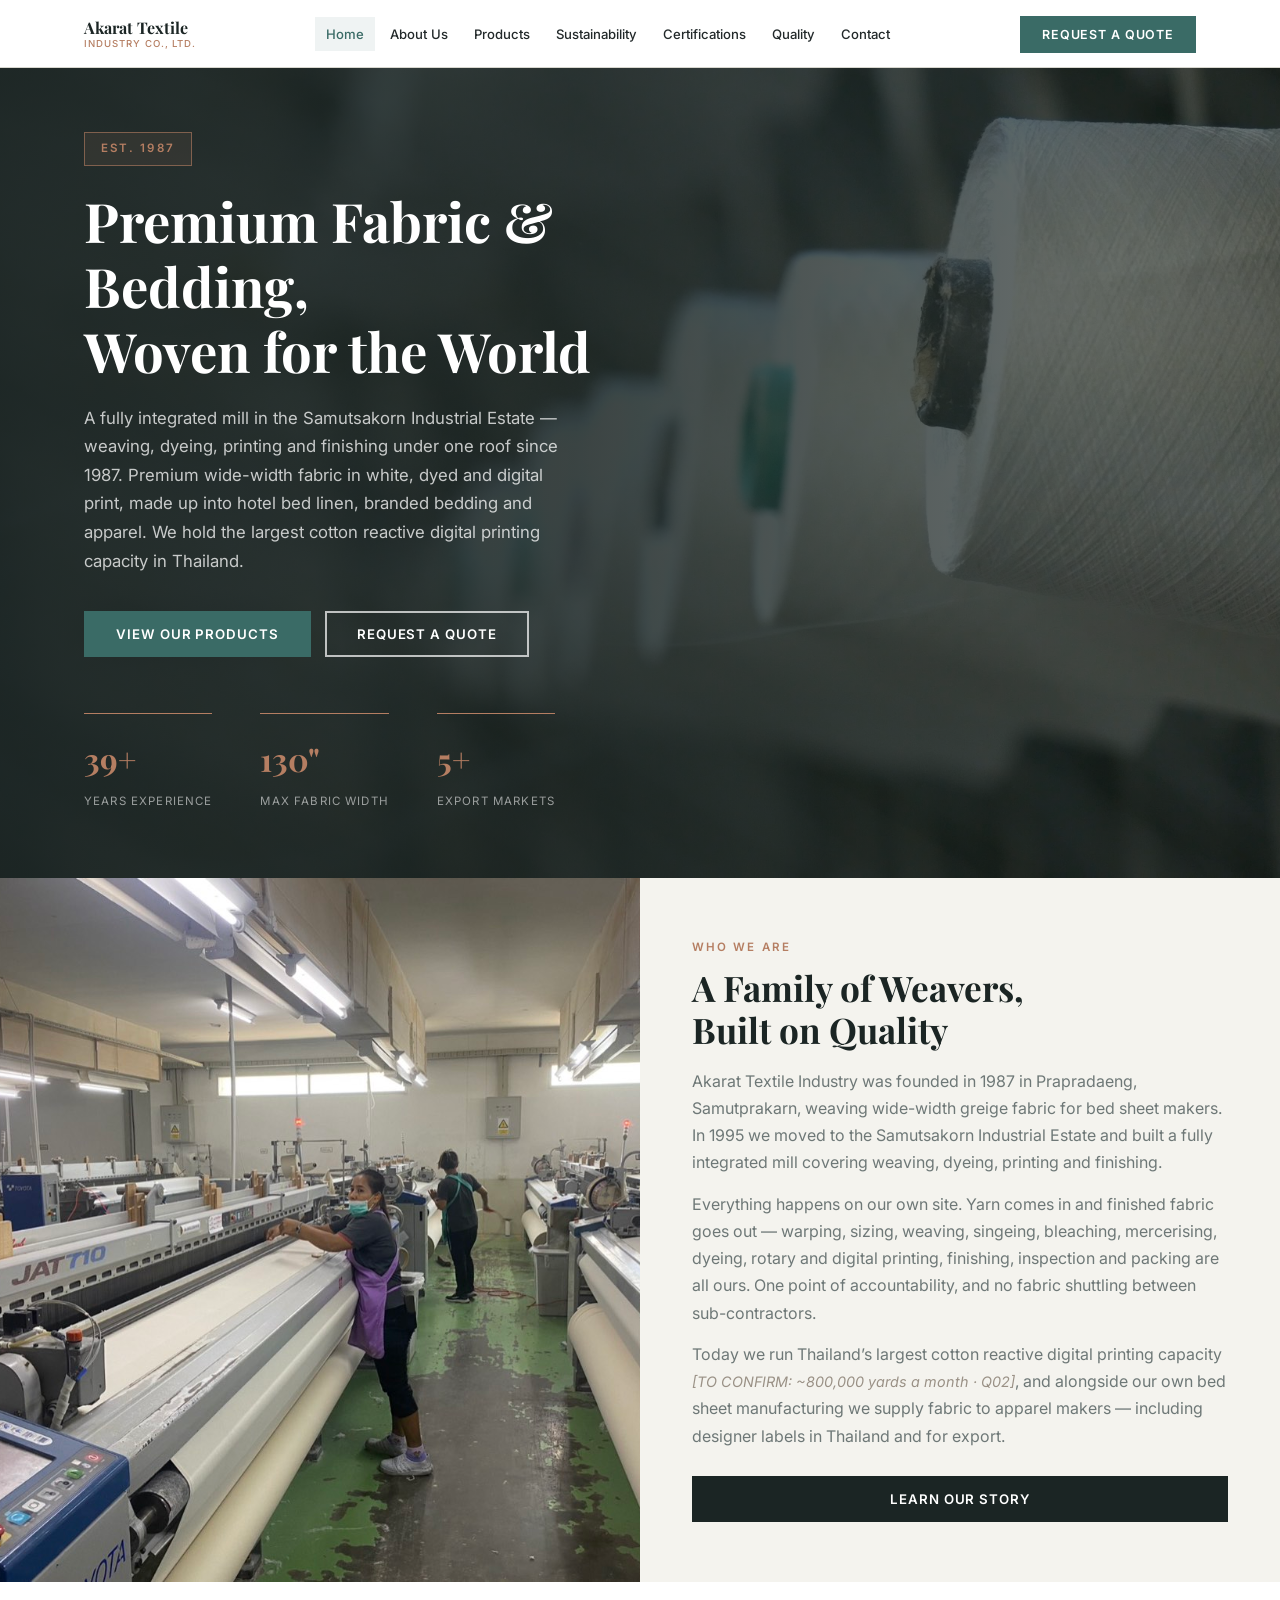
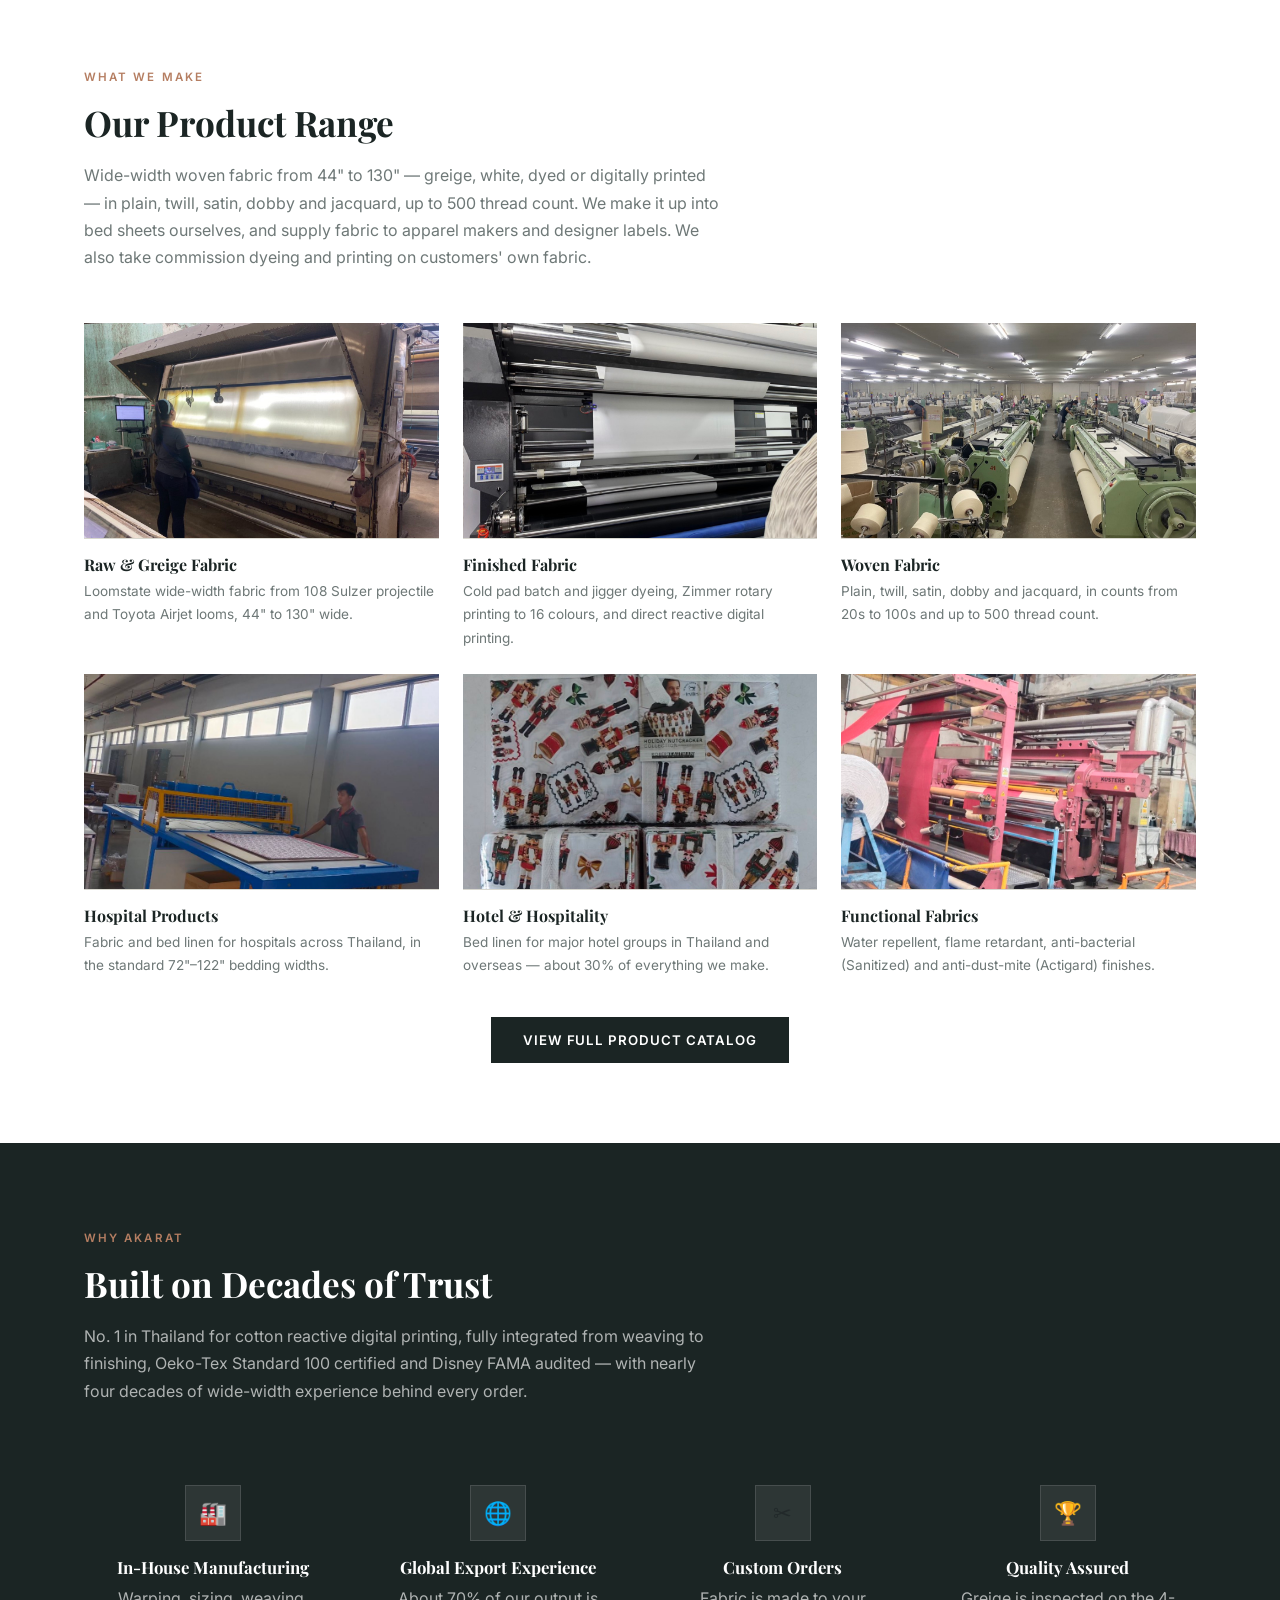
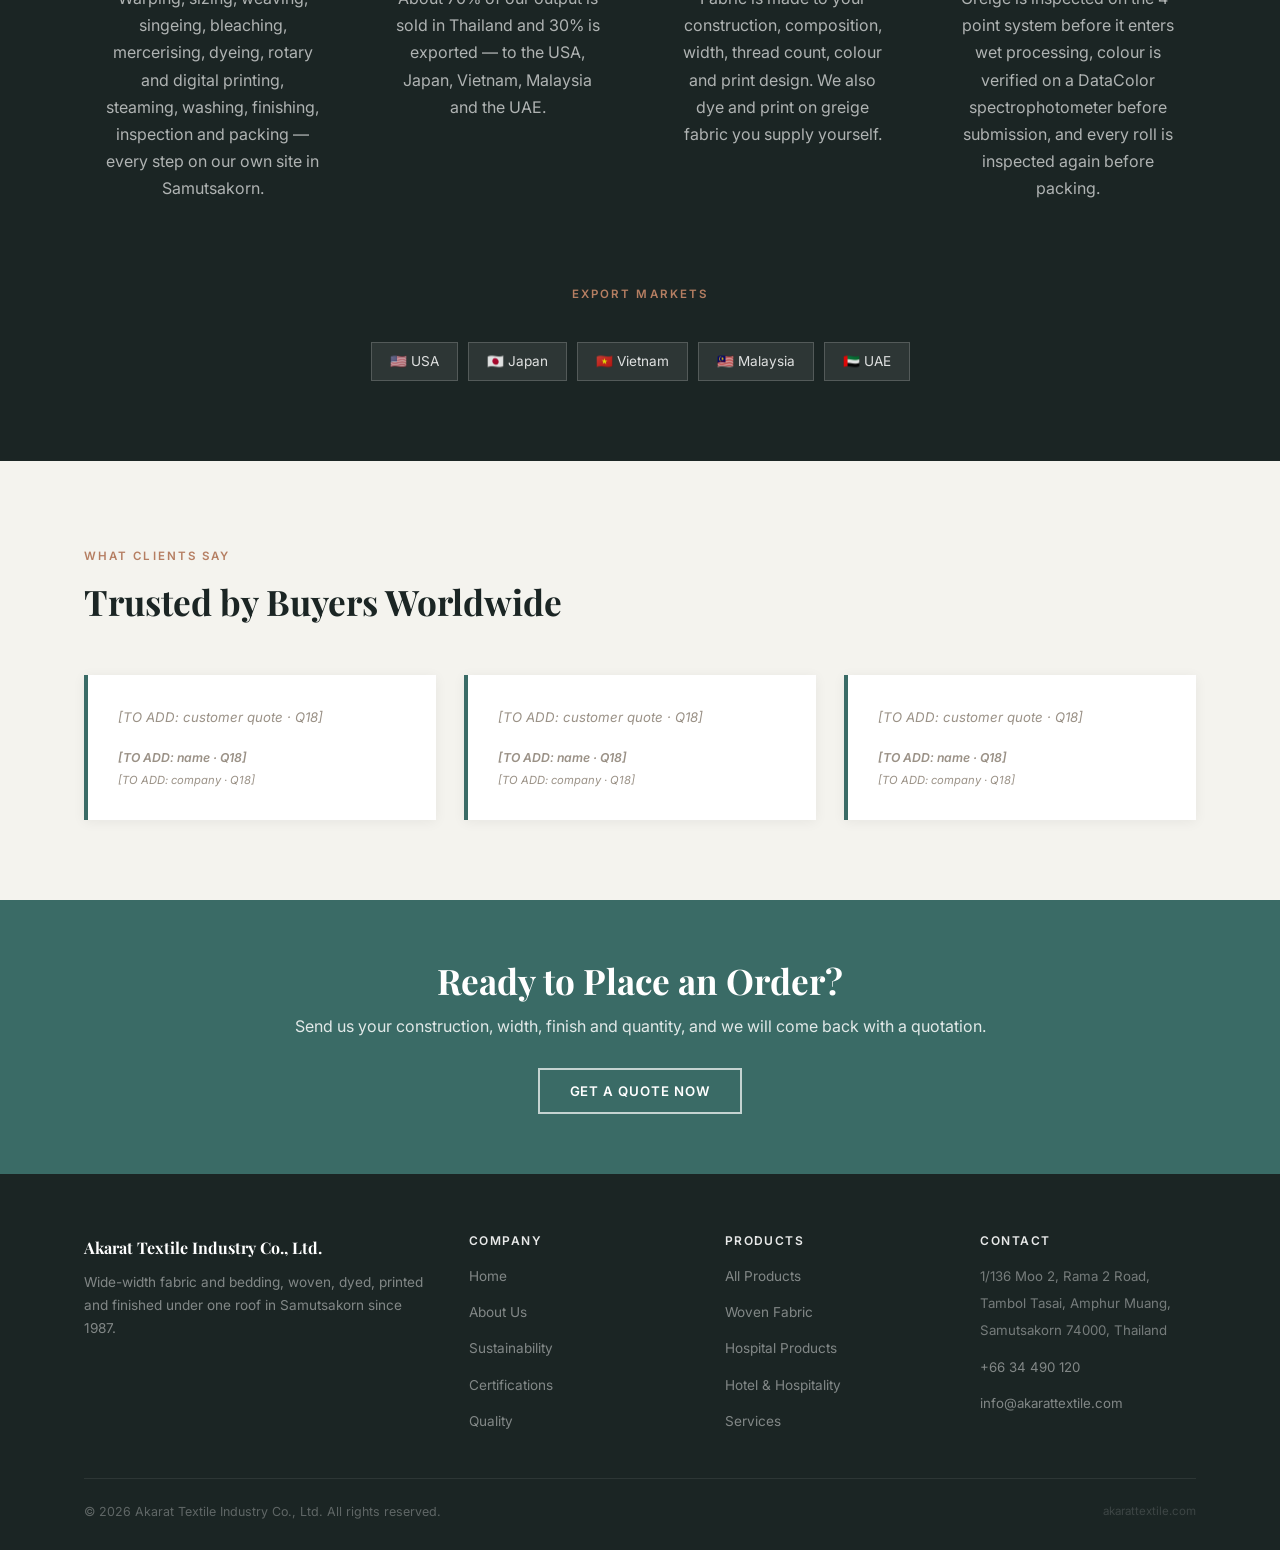
==== index.html @ 56d201b3 "Add digital printing leadership, apparel and designer-brand copy - Hero, About strip and About page:" ====
<!DOCTYPE html>
<html lang="en">
<head>
<meta charset="UTF-8">
<meta name="viewport" content="width=device-width, initial-scale=1.0">
<title>Akarat Textile Industry Co., Ltd. — Wide-Width Fabric &amp; Bedding Manufacturer, Thailand</title>
<meta name="description" content="Thailand&#39;s largest cotton reactive digital printing capacity. Fully integrated mill in Samutsakorn — weaving, dyeing, rotary and digital printing and finishing of wide-width fabric up to 130&quot; for hotel bedding, hospital linen and shirting. Established 1987.">
<link rel="canonical" href="https://www.akarattextile.com/">

<meta property="og:type" content="website">
<meta property="og:site_name" content="Akarat Textile Industry Co., Ltd.">
<meta property="og:title" content="Akarat Textile Industry Co., Ltd. — Wide-Width Fabric &amp; Bedding Manufacturer, Thailand">
<meta property="og:description" content="Thailand&#39;s largest cotton reactive digital printing capacity. Fully integrated mill in Samutsakorn — weaving, dyeing, rotary and digital printing and finishing of wide-width fabric up to 130&quot; for hotel bedding, hospital linen and shirting. Established 1987.">
<meta property="og:url" content="https://www.akarattextile.com/">
<meta property="og:image" content="https://www.akarattextile.com/images/site/weaving-hall-2.jpg">
<meta name="twitter:card" content="summary_large_image">

<link rel="icon" href="assets/favicon.svg" type="image/svg+xml">
<link rel="apple-touch-icon" href="assets/favicon.svg">

<link rel="preconnect" href="https://fonts.googleapis.com">
<link rel="preconnect" href="https://fonts.gstatic.com" crossorigin>
<link href="https://fonts.googleapis.com/css2?family=Playfair+Display:ital,wght@0,400;0,600;0,700;1,400&family=Inter:wght@300;400;500;600&display=swap" rel="stylesheet">
<link rel="stylesheet" href="assets/styles.css?v=20261118">
</head>
<body>

<nav class="site-nav">
  <div class="wrap nav-inner">

    <button class="nav-logo" onclick="navigate('home')" style="background:none;border:none;text-align:left;">
      <strong>Akarat Textile</strong>
      <span>Industry Co., Ltd.</span>
    </button>

    <div class="nav-links">
      <a href="index.html" class="nav-link active" data-page="home"
         data-en="Home" data-th="หน้าหลัก">Home</a>
      <a href="about.html" class="nav-link" data-page="about"
         data-en="About Us" data-th="เกี่ยวกับเรา">About Us</a>
      <a href="products.html" class="nav-link" data-page="products"
         data-en="Products" data-th="ผลิตภัณฑ์">Products</a>
      <a href="sustainability.html" class="nav-link" data-page="sustainability"
         data-en="Sustainability" data-th="ความยั่งยืน">Sustainability</a>
      <a href="certifications.html" class="nav-link" data-page="certifications"
         data-en="Certifications" data-th="การรับรอง">Certifications</a>
      <a href="quality.html" class="nav-link" data-page="quality"
         data-en="Quality" data-th="คุณภาพ">Quality</a>
      <a href="contact.html" class="nav-link" data-page="contact"
         data-en="Contact" data-th="ติดต่อเรา">Contact</a>
    </div>

    <div class="nav-right">
      <!-- Thai toggle hidden until Thai copy is written - see PRE-LAUNCH.md
      <button class="lang-btn" id="lang-btn" onclick="toggleLang()">ภาษาไทย</button> -->
      <button class="btn btn-accent btn-sm" onclick="navigate('contact')"
              data-en="Request a Quote" data-th="ขอใบเสนอราคา">Request a Quote</button>
      <button class="hamburger" id="hamburger" onclick="toggleMobile()" aria-label="Menu">
        <span></span><span></span><span></span>
      </button>
    </div>

  </div>
</nav>

<!-- Mobile menu -->
<div class="mobile-menu" id="mobile-menu">
  <a href="index.html" class="nav-link active" data-page="home" data-en="Home" data-th="หน้าหลัก">Home</a>
  <a href="about.html" class="nav-link" data-page="about" data-en="About Us" data-th="เกี่ยวกับเรา">About Us</a>
  <a href="products.html" class="nav-link" data-page="products" data-en="Products" data-th="ผลิตภัณฑ์">Products</a>
  <a href="sustainability.html" class="nav-link" data-page="sustainability" data-en="Sustainability" data-th="ความยั่งยืน">Sustainability</a>
  <a href="certifications.html" class="nav-link" data-page="certifications" data-en="Certifications" data-th="การรับรอง">Certifications</a>
  <a href="quality.html" class="nav-link" data-page="quality" data-en="Quality" data-th="คุณภาพ">Quality</a>
  <a href="contact.html" class="nav-link" data-page="contact" data-en="Contact" data-th="ติดต่อเรา">Contact</a>
  <button class="btn btn-accent" onclick="navigate('contact')" data-en="Request a Quote" data-th="ขอใบเสนอราคา">Request a Quote</button>
</div>

<!-- Thai notice hidden until Thai copy is written -->

<!-- Hero -->
  <section class="hero">
    <div class="wrap" style="width:100%">
      <div class="hero-content">
        <div class="hero-badge" data-en="Est. 1987" data-th="ก่อตั้ง [ปี]">Est. 1987</div>
        <h1 data-en="Premium Fabric &amp; Bedding,<br>Woven for the World" data-th="ผ้าและเครื่องนอนคุณภาพพรีเมียม">
          Premium Fabric &amp; Bedding,<br>Woven for the World
        </h1>
        <p data-en="A fully integrated mill in the Samutsakorn Industrial Estate — weaving, dyeing, printing and finishing under one roof since 1987. Premium wide-width fabric in white, dyed and digital print, made up into hotel bed linen, branded bedding and apparel. We hold the largest cotton reactive digital printing capacity in Thailand."
           data-th="[ภาษาไทย: กรุณาเพิ่มข้อความแนะนำบริษัท]">
          A fully integrated mill in the Samutsakorn Industrial Estate — weaving, dyeing, printing and finishing under one roof since 1987. Premium wide-width fabric in white, dyed and digital print, made up into hotel bed linen, branded bedding and apparel. We hold the largest cotton reactive digital printing capacity in Thailand.
        </p>
        <div class="hero-btns">
          <button class="btn btn-accent" onclick="navigate('products')"
                  data-en="View Our Products" data-th="ดูผลิตภัณฑ์">View Our Products</button>
          <button class="btn btn-outline" onclick="navigate('contact')"
                  data-en="Request a Quote" data-th="ขอใบเสนอราคา">Request a Quote</button>
        </div>
        <div class="hero-stats">
          <div>
            <span class="stat-num" id="stat-years">0</span>
            <span class="stat-lbl" data-en="Years Experience" data-th="ปีประสบการณ์">Years Experience</span>
          </div>
          <div>
            <span class="stat-num">130"</span>
            <span class="stat-lbl" data-en="Max Fabric Width" data-th="ความกว้างผ้าสูงสุด">Max Fabric Width</span>
          </div>
          <div>
            <span class="stat-num" id="stat-markets">0</span>
            <span class="stat-lbl" data-en="Export Markets" data-th="ตลาดส่งออก">Export Markets</span>
          </div>
        </div>
      </div>
    </div>
  </section>

  <!-- About Teaser -->
  <div class="about-strip">
    <div class="ph-img strip-img" style="background-image:url('images/site/weaving-hall-3.jpg');background-size:cover;background-position:center; min-height:400px;"></div>
    <div class="strip-body">
      <span class="eyebrow" data-en="Who We Are" data-th="เราคือใคร">Who We Are</span>
      <h2 data-en="A Family of Weavers,<br>Built on Quality" data-th="[ภาษาไทย]">
        A Family of Weavers,<br>Built on Quality
      </h2>
      <p>Akarat Textile Industry was founded in 1987 in Prapradaeng, Samutprakarn, weaving wide-width greige fabric for bed sheet makers. In 1995 we moved to the Samutsakorn Industrial Estate and built a fully integrated mill covering weaving, dyeing, printing and finishing.</p>
      <p>Everything happens on our own site. Yarn comes in and finished fabric goes out — warping, sizing, weaving, singeing, bleaching, mercerising, dyeing, rotary and digital printing, finishing, inspection and packing are all ours. One point of accountability, and no fabric shuttling between sub-contractors.</p>
      <p>Today we run Thailand&rsquo;s largest cotton reactive digital printing capacity <span class="to-add">[TO CONFIRM: ~800,000 yards a month &middot; Q02]</span>, and alongside our own bed sheet manufacturing we supply fabric to apparel makers — including designer labels in Thailand and for export.</p>
      <button class="btn btn-dark" onclick="navigate('about')" style="margin-top:12px;"
              data-en="Learn Our Story" data-th="เรียนรู้เรื่องของเรา">Learn Our Story</button>
    </div>
  </div>

  <!-- Featured Products -->
  <section class="section">
    <div class="wrap">
      <div class="sec-header">
        <span class="eyebrow" data-en="What We Make" data-th="สิ่งที่เราผลิต">What We Make</span>
        <h2 data-en="Our Product Range" data-th="ผลิตภัณฑ์ของเรา">Our Product Range</h2>
        <p>Wide-width woven fabric from 44&quot; to 130&quot; — greige, white, dyed or digitally printed — in plain, twill, satin, dobby and jacquard, up to 500 thread count. We make it up into bed sheets ourselves, and supply fabric to apparel makers and designer labels. We also take commission dyeing and printing on customers' own fabric.</p>
      </div>
      <div class="grid-auto">
        <div class="prod-card">
          <div class="ph-img prod-card-img" style="background-image:url('images/site/greige-inspection-4point-1.jpg');background-size:cover;background-position:center;"></div>
          <div class="prod-card-body">
            <h3>Raw &amp; Greige Fabric</h3>
            <p>Loomstate wide-width fabric from 108 Sulzer projectile and Toyota Airjet looms, 44&quot; to 130&quot; wide.</p>
          </div>
        </div>
        <div class="prod-card">
          <div class="ph-img prod-card-img" style="background-image:url('images/site/digital-printing-1.jpg');background-size:cover;background-position:center;"></div>
          <div class="prod-card-body">
            <h3>Finished Fabric</h3>
            <p>Cold pad batch and jigger dyeing, Zimmer rotary printing to 16 colours, and direct reactive digital printing.</p>
          </div>
        </div>
        <div class="prod-card">
          <div class="ph-img prod-card-img" style="background-image:url('images/site/weaving-hall-2.jpg');background-size:cover;background-position:center;"></div>
          <div class="prod-card-body">
            <h3>Woven Fabric</h3>
            <p>Plain, twill, satin, dobby and jacquard, in counts from 20s to 100s and up to 500 thread count.</p>
          </div>
        </div>
        <div class="prod-card">
          <div class="ph-img prod-card-img" style="background-image:url('images/site/finished-fabric-2.jpg');background-size:cover;background-position:center;"></div>
          <div class="prod-card-body">
            <h3>Hospital Products</h3>
            <p>Fabric and bed linen for hospitals across Thailand, in the standard 72&quot;–122&quot; bedding widths.</p>
          </div>
        </div>
        <div class="prod-card">
          <div class="ph-img prod-card-img" style="background-image:url('images/site/finished-product-1.jpg');background-size:cover;background-position:center;"></div>
          <div class="prod-card-body">
            <h3>Hotel &amp; Hospitality</h3>
            <p>Bed linen for major hotel groups in Thailand and overseas — about 30% of everything we make.</p>
          </div>
        </div>
        <div class="prod-card">
          <div class="ph-img prod-card-img" style="background-image:url('images/site/calendering-kusters.jpg');background-size:cover;background-position:center;"></div>
          <div class="prod-card-body">
            <h3>Functional Fabrics</h3>
            <p>Water repellent, flame retardant, anti-bacterial (Sanitized) and anti-dust-mite (Actigard) finishes.</p>
          </div>
        </div>
      </div>
      <div style="text-align:center;margin-top:40px;">
        <button class="btn btn-dark" onclick="navigate('products')"
                data-en="View Full Product Catalog" data-th="ดูแคตาล็อกผลิตภัณฑ์">View Full Product Catalog</button>
      </div>
    </div>
  </section>

  <!-- Why Choose Us -->
  <section class="section sec-dark">
    <div class="wrap">
      <div class="sec-header">
        <span class="eyebrow" data-en="Why Akarat" data-th="ทำไมต้องอคาราต">Why Akarat</span>
        <h2 data-en="Built on Decades of Trust" data-th="[ภาษาไทย]">Built on Decades of Trust</h2>
        <p>No. 1 in Thailand for cotton reactive digital printing, fully integrated from weaving to finishing, Oeko-Tex Standard 100 certified and Disney FAMA audited — with nearly four decades of wide-width experience behind every order.</p>
      </div>
      <div class="grid-4">
        <div class="feature-box">
          <div class="feat-icon">🏭</div>
          <h3 data-en="In-House Manufacturing" data-th="การผลิตในบ้าน">In-House Manufacturing</h3>
          <p>Warping, sizing, weaving, singeing, bleaching, mercerising, dyeing, rotary and digital printing, steaming, washing, finishing, inspection and packing — every step on our own site in Samutsakorn.</p>
        </div>
        <div class="feature-box">
          <div class="feat-icon">🌐</div>
          <h3 data-en="Global Export Experience" data-th="ประสบการณ์ส่งออกสากล">Global Export Experience</h3>
          <p>About 70% of our output is sold in Thailand and 30% is exported — to the USA, Japan, Vietnam, Malaysia and the UAE.</p>
        </div>
        <div class="feature-box">
          <div class="feat-icon">✂️</div>
          <h3 data-en="Custom Orders" data-th="สั่งทำพิเศษ">Custom Orders</h3>
          <p>Fabric is made to your construction, composition, width, thread count, colour and print design. We also dye and print on greige fabric you supply yourself.</p>
        </div>
        <div class="feature-box">
          <div class="feat-icon">🏆</div>
          <h3 data-en="Quality Assured" data-th="รับประกันคุณภาพ">Quality Assured</h3>
          <p>Greige is inspected on the 4-point system before it enters wet processing, colour is verified on a DataColor spectrophotometer before submission, and every roll is inspected again before packing.</p>
        </div>
      </div>
      <div style="text-align:center;margin-top:48px;">
        <span class="eyebrow" data-en="Export Markets" data-th="ตลาดส่งออก">Export Markets</span>
        <div class="market-tags">
          <span class="market-tag">🇺🇸 USA</span>
          <span class="market-tag">🇯🇵 Japan</span>
          <span class="market-tag">🇻🇳 Vietnam</span>
          <span class="market-tag">🇲🇾 Malaysia</span>
          <span class="market-tag">🇦🇪 UAE</span>
        </div>
      </div>
    </div>
  </section>

  <!-- Testimonials -->
  <section class="section sec-light">
    <div class="wrap">
      <div class="sec-header">
        <span class="eyebrow" data-en="What Clients Say" data-th="ลูกค้าพูดว่า">What Clients Say</span>
        <h2 data-en="Trusted by Buyers Worldwide" data-th="[ภาษาไทย]">Trusted by Buyers Worldwide</h2>
      </div>
      <div class="grid-3">
        <div class="testi-card">
          <p class="testi-text"><span class="to-add">[TO ADD: customer quote · Q18]</span></p>
          <div class="testi-name"><span class="to-add">[TO ADD: name · Q18]</span></div>
          <div class="testi-co"><span class="to-add">[TO ADD: company · Q18]</span></div>
        </div>
        <div class="testi-card">
          <p class="testi-text"><span class="to-add">[TO ADD: customer quote · Q18]</span></p>
          <div class="testi-name"><span class="to-add">[TO ADD: name · Q18]</span></div>
          <div class="testi-co"><span class="to-add">[TO ADD: company · Q18]</span></div>
        </div>
        <div class="testi-card">
          <p class="testi-text"><span class="to-add">[TO ADD: customer quote · Q18]</span></p>
          <div class="testi-name"><span class="to-add">[TO ADD: name · Q18]</span></div>
          <div class="testi-co"><span class="to-add">[TO ADD: company · Q18]</span></div>
        </div>
      </div>
    </div>
  </section>

  <!-- CTA -->
  <section class="cta-banner">
    <div class="wrap">
      <h2 data-en="Ready to Place an Order?" data-th="พร้อมสั่งซื้อแล้วหรือยัง?">Ready to Place an Order?</h2>
      <p>Send us your construction, width, finish and quantity, and we will come back with a quotation.</p>
      <button class="btn btn-outline" onclick="navigate('contact')"
              data-en="Get a Quote Now" data-th="รับใบเสนอราคาตอนนี้">Get a Quote Now</button>
    </div>
  </section>


<footer class="site-footer">
  <div class="wrap">
    <div class="footer-grid">
      <div class="footer-brand">
        <div class="footer-brand-name">Akarat Textile Industry Co., Ltd.</div>
        <p>Wide-width fabric and bedding, woven, dyed, printed and finished under one roof in Samutsakorn since 1987.</p>
      </div>
      <div class="footer-col">
        <h4 data-en="Company" data-th="บริษัท">Company</h4>
        <ul>
          <li><a href="index.html" data-en="Home" data-th="หน้าหลัก">Home</a></li>
          <li><a href="about.html" data-en="About Us" data-th="เกี่ยวกับเรา">About Us</a></li>
          <li><a href="sustainability.html" data-en="Sustainability" data-th="ความยั่งยืน">Sustainability</a></li>
          <li><a href="certifications.html" data-en="Certifications" data-th="การรับรอง">Certifications</a></li>
          <li><a href="quality.html" data-en="Quality" data-th="คุณภาพ">Quality</a></li>
        </ul>
      </div>
      <div class="footer-col">
        <h4 data-en="Products" data-th="ผลิตภัณฑ์">Products</h4>
        <ul>
          <li><a href="products.html" data-en="All Products" data-th="ผลิตภัณฑ์ทั้งหมด">All Products</a></li>
          <li><a href="products.html" data-en="Woven Fabric" data-th="ผ้าทอ">Woven Fabric</a></li>
          <li><a href="products.html" data-en="Hospital Products" data-th="ผลิตภัณฑ์โรงพยาบาล">Hospital Products</a></li>
          <li><a href="products.html" data-en="Hotel &amp; Hospitality" data-th="โรงแรมและการบริการ">Hotel &amp; Hospitality</a></li>
          <li><a href="products.html" data-en="Services" data-th="บริการ">Services</a></li>
        </ul>
      </div>
      <div class="footer-col">
        <h4 data-en="Contact" data-th="ติดต่อ">Contact</h4>
        <ul>
          <li><span style="color:rgba(255,255,255,.4);font-size:.83rem;">1/136 Moo 2, Rama 2 Road, Tambol Tasai, Amphur Muang, Samutsakorn 74000, Thailand</span></li>
          <li><a href="tel:+6634490120" style="font-size:.83rem;">+66 34 490 120</a></li>
          <li><a href="mailto:info@akarattextile.com" style="font-size:.83rem;">info@akarattextile.com</a></li>
        </ul>
      </div>
    </div>
    <div class="footer-bottom">
      <span>© <span id="yr"></span> Akarat Textile Industry Co., Ltd. All rights reserved.</span>
      <span style="font-size:.72rem;opacity:.5;">akarattextile.com</span>
    </div>
  </div>
</footer>

<script src="assets/site.js?v=20261118"></script>
</body>
</html>
---- assets/styles.css ----
/* ================================================================
   VARIABLES & RESET
   ================================================================ */
:root {
  /* Palette sampled from a photograph of the Akarat building.
     Slate with a green-cyan cast, warm off-white render, clay fins. */
  --primary:   #1B2524;   /* near-black slate */
  --slate:     #2E3E3D;   /* lifted slate, for gradients */
  --accent:    #3A6B66;   /* glass teal */
  --accent-h:  #2C5450;
  --light:     #F4F3EE;   /* warm paper */
  --light2:    #E8E7E0;
  --white:     #ffffff;
  --text:      #22292A;
  --muted:     #6E7877;
  --border:    #D8D7CF;
  --gold:      #B57E62;   /* clay — the building's fins */
  --fh:        'Playfair Display', Georgia, serif;
  --fb:        'Inter', system-ui, sans-serif;
  --nav-h:     68px;
  --max:       1160px;
  --radius:    0;      /* squared geometry */
  --shadow:    0 2px 16px rgba(27,37,36,.10);
  --tr:        0.2s ease;
}
*, *::before, *::after { box-sizing: border-box; margin: 0; padding: 0; }
html { scroll-behavior: smooth; }
body { font-family: var(--fb); font-size: 16px; color: var(--text); background: var(--white); line-height: 1.7; -webkit-font-smoothing: antialiased; }
img { max-width: 100%; display: block; }
a { color: inherit; text-decoration: none; }
ul, ol { list-style: none; }
button { font-family: inherit; cursor: pointer; border: none; background: none; }
input, select, textarea { font-family: inherit; }

/* ================================================================
   TYPOGRAPHY
   ================================================================ */
h1,h2,h3,h4,h5 { font-family: var(--fh); line-height: 1.2; color: var(--primary); }
h1 { font-size: clamp(2rem, 4.5vw, 3rem); }
h2 { font-size: clamp(1.5rem, 3vw, 2.2rem); }
h3 { font-size: 1.3rem; }
h4 { font-size: 1rem; font-family: var(--fb); font-weight: 600; }
p  { color: var(--muted); margin-bottom: .9rem; }
p:last-child { margin-bottom: 0; }

.eyebrow {
  display: inline-block;
  font-size: .72rem;
  font-weight: 600;
  letter-spacing: .18em;
  text-transform: uppercase;
  color: var(--gold);
  margin-bottom: .6rem;
}

/* ================================================================
   LAYOUT
   ================================================================ */
.wrap { max-width: var(--max); margin: 0 auto; padding: 0 24px; }
.section { padding: 80px 0; }
.sec-light { background: var(--light); }
.sec-dark  { background: var(--primary); }
.sec-dark h1,.sec-dark h2,.sec-dark h3,.sec-dark h4 { color: var(--white); }
.sec-dark p { color: rgba(255,255,255,.65); }
.sec-header { text-align: left; max-width: 640px; margin: 0 0 52px; }
/* Breathing room under a section heading before its standfirst. */
.sec-header h2 { margin-bottom: 18px; }
.sec-header .eyebrow { margin-bottom: .9rem; }

.grid-2 { display: grid; grid-template-columns: 1fr 1fr; gap: 56px; align-items: center; }
.grid-3 { display: grid; grid-template-columns: repeat(3,1fr); gap: 28px; }
.grid-4 { display: grid; grid-template-columns: repeat(4,1fr); gap: 28px; }
.grid-auto { display: grid; grid-template-columns: repeat(auto-fill, minmax(280px,1fr)); gap: 24px; }

/* ================================================================
   BUTTONS
   ================================================================ */
.btn {
  display: inline-block;
  padding: 13px 30px;
  font-size: .83rem;
  font-weight: 600;
  letter-spacing: .07em;
  text-transform: uppercase;
  border-radius: var(--radius);
  transition: all var(--tr);
  border: 2px solid transparent;
  cursor: pointer;
}
.btn-accent  { background: var(--accent); color: var(--white); border-color: var(--accent); }
.btn-accent:hover { background: var(--accent-h); border-color: var(--accent-h); }
.btn-outline { background: transparent; color: var(--white); border-color: rgba(255,255,255,.7); }
.btn-outline:hover { background: var(--white); color: var(--primary); border-color: var(--white); }
.btn-dark    { background: var(--primary); color: var(--white); border-color: var(--primary); }
.btn-dark:hover { background: var(--slate); }
.btn-ghost   { background: transparent; color: var(--accent); border-color: var(--accent); }
.btn-ghost:hover { background: var(--accent); color: var(--white); }
.btn-sm { padding: 9px 20px; font-size: .78rem; }

/* ================================================================
   PAGE SWITCHING
   ================================================================ */
.page { display: none; }
.page.active { display: block; animation: fadeUp .28s ease both; }
@keyframes fadeUp {
  from { opacity: 0; transform: translateY(10px); }
  to   { opacity: 1; transform: translateY(0); }
}

/* ================================================================
   NAVIGATION
   ================================================================ */
.site-nav {
  position: sticky; top: 0; z-index: 200;
  background: var(--white);
  border-bottom: 1px solid var(--border);
  height: var(--nav-h);
}
.nav-inner {
  display: flex; align-items: center; justify-content: space-between;
  height: var(--nav-h); gap: 16px;
}
.nav-logo {
  display: flex; flex-direction: column; line-height: 1.15;
  font-family: var(--fh); color: var(--primary);
  white-space: nowrap; flex-shrink: 0;
}
.nav-logo strong { font-size: 1rem; font-weight: 700; }
.nav-logo span   { font-size: .6rem; letter-spacing: .1em; text-transform: uppercase; color: var(--gold); font-family: var(--fb); font-weight: 500; }

.nav-links {
  display: flex; align-items: center; gap: 4px;
  flex: 1; justify-content: center;
}
.nav-links a {
  padding: 6px 11px;
  font-size: .82rem; font-weight: 500;
  color: var(--text); border-radius: var(--radius);
  transition: color var(--tr), background var(--tr);
  white-space: nowrap;
}
.nav-links a:hover { color: var(--accent); }
.nav-links a.active { color: var(--accent); background: rgba(58,107,102,.08); }

.nav-right { display: flex; align-items: center; gap: 10px; flex-shrink: 0; }

.lang-btn {
  font-size: .76rem; font-weight: 600; padding: 6px 12px;
  border: 1px solid var(--border); border-radius: 0;
  color: var(--text); transition: all var(--tr);
}
.lang-btn:hover { border-color: var(--accent); color: var(--accent); }

/* mobile hamburger */
.hamburger {
  display: none; flex-direction: column; gap: 5px;
  padding: 4px; cursor: pointer;
}
.hamburger span {
  display: block; width: 22px; height: 2px;
  background: var(--primary); border-radius: 2px;
  transition: all var(--tr);
}
.hamburger.open span:nth-child(1) { transform: translateY(7px) rotate(45deg); }
.hamburger.open span:nth-child(2) { opacity: 0; }
.hamburger.open span:nth-child(3) { transform: translateY(-7px) rotate(-45deg); }

.mobile-menu {
  display: none; position: fixed; top: var(--nav-h); left: 0; right: 0;
  background: var(--white); border-bottom: 1px solid var(--border);
  padding: 16px 24px; z-index: 199;
  flex-direction: column; gap: 4px;
}
.mobile-menu.open { display: flex; }
.mobile-menu a {
  padding: 10px 8px; font-size: .9rem; font-weight: 500;
  border-radius: var(--radius); color: var(--text);
}
.mobile-menu a:hover, .mobile-menu a.active { color: var(--accent); background: rgba(58,107,102,.07); }
.mobile-menu .btn { margin-top: 8px; text-align: center; }

/* Thai language notice */
.lang-notice {
  display: none;
  background: #F2EDE7; border-top: 3px solid var(--gold);
  padding: 10px 24px; text-align: center;
  font-size: .82rem; color: #6B4A38;
}
body.lang-th .lang-notice { display: block; }

/* ================================================================
   HERO
   ================================================================ */
.hero {
  min-height: 90vh;
  background: var(--primary) url('../images/site/hero-yarn-cones.jpg') center/cover no-repeat;
  display: flex; align-items: center;
  position: relative; overflow: hidden;
}
/* Scrim: heavy on the left where the copy sits, opening up on the right
   so the yarn cones still read. Without it the headline turns to mush. */
.hero::after {
  content: '';
  position: absolute; inset: 0;
  background: linear-gradient(90deg,
    rgba(27,37,36,.94) 0%, rgba(27,37,36,.86) 45%, rgba(27,37,36,.60) 100%);
  pointer-events: none;
}
.hero-content { position: relative; z-index: 2; max-width: 640px; padding: 64px 0; }
.hero-badge {
  display: inline-block;
  border: 1px solid rgba(181,126,98,.6);
  background: rgba(181,126,98,.1);
  color: var(--gold); font-size: .72rem;
  letter-spacing: .18em; text-transform: uppercase;
  padding: 6px 16px; border-radius: var(--radius);
  font-weight: 600; margin-bottom: 22px;
}
.hero h1 { color: var(--white); margin-bottom: 20px; font-size: clamp(2.2rem,5vw,3.4rem); }
.hero p  { color: rgba(255,255,255,.75); font-size: 1.05rem; max-width: 500px; margin-bottom: 36px; }
.hero-btns { display: flex; gap: 14px; flex-wrap: wrap; }
.hero-stats { display: flex; gap: 48px; margin-top: 56px; }
.hero-stats > div { border-top: 1px solid var(--gold); padding-top: 18px; min-width: 104px; }
.stat-num {
  display: block; font-family: var(--fh); font-size: 2rem;
  font-weight: 700; color: var(--gold);
}
.stat-lbl {
  font-size: .72rem; letter-spacing: .1em; text-transform: uppercase;
  color: rgba(255,255,255,.55);
}

/* ================================================================
   PAGE HERO (interior pages)
   ================================================================ */
.page-hero {
  background: linear-gradient(118deg, var(--primary) 0%, var(--slate) 100%);
  padding: 72px 0 58px; text-align: left;
}
.page-hero h1 { color: var(--white); margin-bottom: 18px; }
.page-hero p  { color: rgba(255,255,255,.65); font-size: 1.05rem; max-width: 580px; margin: 0; }

/* ================================================================
   ABOUT STRIP (homepage teaser)
   ================================================================ */
.about-strip { display: grid; grid-template-columns: 1fr 1fr; min-height: 440px; }
.strip-img { min-height: 360px; }
.strip-body { background: var(--light); padding: 60px 52px; display: flex; flex-direction: column; justify-content: center; }
.strip-body h2 { margin-bottom: 16px; }

/* ================================================================
   PRODUCT CARDS (homepage preview)
   ================================================================ */
.prod-card {
  background: transparent; border: none; overflow: hidden;
  transition: transform var(--tr);
}
.prod-card:hover { transform: translateY(-3px); }
.prod-card-img { height: 215px; width: 100%; }
.prod-card-body { padding: 16px 0 0; border-top: 1px solid var(--border); }
.prod-card-body h3 { font-size: 1rem; margin-bottom: 6px; }
.prod-card-body p  { font-size: .85rem; }

/* ================================================================
   FEATURES GRID
   ================================================================ */
.feature-box { text-align: center; padding: 28px 20px; }
.feat-icon {
  width: 56px; height: 56px; border-radius: 0;
  background: rgba(255,255,255,.08);
  display: flex; align-items: center; justify-content: center;
  font-size: 1.4rem; margin: 0 auto 16px;
  border: 1px solid rgba(255,255,255,.12);
}
.feature-box h3 { font-size: 1.05rem; color: var(--white); margin-bottom: 8px; }

/* ================================================================
   MARKETS
   ================================================================ */
.market-tags { display: flex; flex-wrap: wrap; gap: 10px; justify-content: center; margin-top: 28px; }
.market-tag {
  background: rgba(255,255,255,.08);
  border: 1px solid rgba(255,255,255,.18);
  color: rgba(255,255,255,.85); padding: 7px 18px;
  border-radius: 0; font-size: .85rem;
}

/* ================================================================
   TESTIMONIALS
   ================================================================ */
.testi-card {
  background: var(--white); border-radius: var(--radius);
  padding: 30px; border-left: 4px solid var(--accent);
  box-shadow: 0 2px 12px rgba(0,0,0,.06);
}
.testi-text { font-style: italic; color: var(--text); font-size: .92rem; margin-bottom: 16px; }
.testi-name { font-weight: 600; font-size: .85rem; color: var(--primary); }
.testi-co   { font-size: .78rem; color: var(--muted); }

/* ================================================================
   CTA BANNER
   ================================================================ */
.cta-banner { background: var(--accent); padding: 60px 0; text-align: center; }
.cta-banner h2 { color: var(--white); margin-bottom: 10px; }
.cta-banner p  { color: rgba(255,255,255,.85); margin-bottom: 28px; }

/* ================================================================
   PRODUCTS PAGE
   ================================================================ */
.filter-bar { display: flex; gap: 10px; flex-wrap: wrap; margin-bottom: 48px; }
.filter-btn {
  padding: 8px 18px; font-size: .8rem; font-weight: 500;
  border: 1px solid var(--border); border-radius: 0;
  color: var(--text); transition: all var(--tr);
}
.filter-btn:hover, .filter-btn.active {
  background: var(--primary); color: var(--white); border-color: var(--primary);
}

.prod-section { padding: 52px 0; border-bottom: 1px solid var(--border); }
.prod-section:last-child { border-bottom: none; }
.prod-detail { display: grid; grid-template-columns: 1fr 1fr; gap: 52px; align-items: start; }
.prod-detail.reverse .prod-detail-img { order: 2; }
.prod-detail.reverse .prod-detail-body { order: 1; }
.prod-detail-img { border-radius: var(--radius); overflow: hidden; }

.spec-table { width: 100%; border-collapse: collapse; margin-top: 18px; font-size: .84rem; }
.spec-table th, .spec-table td {
  padding: 9px 13px; text-align: left;
  border-bottom: 1px solid var(--border);
}
.spec-table th {
  background: var(--light); font-weight: 600;
  color: var(--primary); font-size: .75rem;
  text-transform: uppercase; letter-spacing: .06em;
}
.spec-table tr:last-child td { border-bottom: none; }

.prod-tags { display: flex; flex-wrap: wrap; gap: 6px; margin-top: 16px; }
.prod-tag {
  background: var(--light); color: var(--primary);
  font-size: .72rem; padding: 4px 12px;
  border-radius: 0; border: 1px solid var(--border);
}

.service-badge {
  display: inline-block;
  background: rgba(58,107,102,.12); color: var(--accent);
  font-size: .72rem; font-weight: 600; letter-spacing: .1em;
  text-transform: uppercase; padding: 4px 12px; border-radius: 0;
  border: 1px solid rgba(58,107,102,.3); margin-bottom: 12px;
}

/* ================================================================
   ABOUT PAGE
   ================================================================ */
.stat-box {
  background: var(--light); border-radius: var(--radius);
  padding: 24px; text-align: center;
}
.stat-box .n { font-family: var(--fh); font-size: 2rem; color: var(--accent); font-weight: 700; }
.stat-box .l { font-size: .75rem; text-transform: uppercase; letter-spacing: .08em; color: var(--muted); margin-top: 4px; }

.value-card {
  background: var(--white); border-radius: var(--radius);
  padding: 32px 26px; border-top: 4px solid var(--accent);
  box-shadow: 0 2px 12px rgba(0,0,0,.05);
}
.value-card h3 { margin-bottom: 12px; font-size: 1.1rem; }

/* ================================================================
   SUSTAINABILITY / CERTS / QUALITY
   ================================================================ */
.principle-card {
  display: flex; gap: 20px; align-items: flex-start;
  padding: 28px; background: var(--white);
  border-radius: var(--radius); box-shadow: 0 2px 12px rgba(0,0,0,.05);
}
.principle-icon {
  width: 48px; height: 48px; border-radius: 0;
  background: rgba(58,107,102,.1); border: 1px solid rgba(58,107,102,.2);
  display: flex; align-items: center; justify-content: center;
  font-size: 1.2rem; flex-shrink: 0;
}
.principle-card h4 { margin-bottom: 6px; }

.cert-card {
  background: var(--white); border: 1px solid var(--border);
  border-radius: var(--radius); padding: 32px 24px; text-align: center;
  transition: box-shadow var(--tr);
}
.cert-card:hover { box-shadow: var(--shadow); }
.cert-icon {
  width: 72px; height: 72px; border-radius: 0;
  background: var(--light2); display: flex; align-items: center;
  justify-content: center; font-size: 2rem; margin: 0 auto 16px;
}
.cert-card h3 { font-size: 1rem; margin-bottom: 8px; }

.process-step {
  display: flex; gap: 20px; align-items: flex-start; margin-bottom: 32px;
}
.step-num {
  width: 44px; height: 44px; border-radius: 0;
  background: var(--accent); color: var(--white);
  font-family: var(--fh); font-size: 1.1rem; font-weight: 700;
  display: flex; align-items: center; justify-content: center; flex-shrink: 0;
}
.process-step h4 { margin-bottom: 6px; }

/* ================================================================
   CONTACT PAGE
   ================================================================ */
.contact-grid { display: grid; grid-template-columns: 1fr 1.4fr; gap: 64px; align-items: start; }
.contact-detail { display: flex; gap: 14px; align-items: flex-start; margin-bottom: 22px; }
.cd-icon {
  width: 38px; height: 38px; background: var(--light);
  border-radius: 0; display: flex; align-items: center;
  justify-content: center; font-size: .95rem; flex-shrink: 0;
}
.cd-label { font-weight: 600; font-size: .82rem; display: block; margin-bottom: 3px; }
.cd-val { font-size: .85rem; color: var(--muted); }

.form-group { margin-bottom: 18px; }
.form-group label { display: block; font-size: .83rem; font-weight: 500; margin-bottom: 6px; }
.form-group input,
.form-group select,
.form-group textarea {
  width: 100%; padding: 11px 14px;
  border: 1px solid var(--border); border-radius: var(--radius);
  font-size: .9rem; color: var(--text);
  transition: border-color var(--tr);
}
.form-group input:focus,
.form-group select:focus,
.form-group textarea:focus { outline: none; border-color: var(--accent); }
.form-group textarea { resize: vertical; min-height: 110px; }
.form-row { display: grid; grid-template-columns: 1fr 1fr; gap: 16px; }

.form-success {
  display: none; background: #e8f5e9; border: 1px solid #a5d6a7;
  border-radius: var(--radius); padding: 16px 20px;
  color: #2e7d32; font-size: .9rem; margin-bottom: 20px; text-align: center;
}
.form-success.show { display: block; }

.map-placeholder {
  background: var(--light2); border-radius: var(--radius);
  height: 200px; display: flex; align-items: center;
  justify-content: center; color: var(--muted);
  font-size: .82rem; text-align: center; padding: 20px;
  border: 1px dashed var(--border); margin-top: 24px;
}

.quote-divider {
  border-top: 2px solid var(--border); margin-top: 48px; padding-top: 40px;
}

/* ================================================================
   FOOTER
   ================================================================ */
.site-footer { background: var(--primary); padding: 60px 0 28px; }
.footer-grid { display: grid; grid-template-columns: 1.6fr 1fr 1fr 1fr; gap: 40px; margin-bottom: 44px; }
.footer-brand-name { font-family: var(--fh); font-size: 1rem; color: var(--white); font-weight: 700; margin-bottom: 10px; }
.footer-brand p { font-size: .85rem; color: rgba(255,255,255,.45); }
.footer-col h4 {
  font-family: var(--fb); font-size: .75rem; font-weight: 600;
  letter-spacing: .12em; text-transform: uppercase;
  color: rgba(255,255,255,.9); margin-bottom: 14px;
}
.footer-col ul { display: flex; flex-direction: column; gap: 9px; }
.footer-col ul a { font-size: .85rem; color: rgba(255,255,255,.45); transition: color var(--tr); }
.footer-col ul a:hover { color: var(--accent); }
.footer-bottom {
  border-top: 1px solid rgba(255,255,255,.08); padding-top: 22px;
  display: flex; justify-content: space-between; align-items: center;
  font-size: .78rem; color: rgba(255,255,255,.3);
}

/* ================================================================
   PLACEHOLDER STYLES (remove in production)
   ================================================================ */
.ph-img {
  display: flex; align-items: center; justify-content: center;
  text-align: center; padding: 20px;
  font-size: .78rem; color: rgba(0,0,0,.35); line-height: 1.5;
}
.to-add { color:#9a9186; font-style:italic; font-size:.9em; }
.ph-text {
  background: #fffbf0; border: 1px dashed #d4b060;
  border-radius: var(--radius); padding: 10px 14px;
  font-size: .8rem; color: #9a7430; font-style: italic;
  margin-bottom: 14px;
}

/* ================================================================
   SCROLL-TO-TOP
   ================================================================ */
#back-top {
  position: fixed; bottom: 28px; right: 28px; z-index: 300;
  width: 42px; height: 42px; border-radius: 0;
  background: var(--primary); color: var(--white);
  display: flex; align-items: center; justify-content: center;
  font-size: 1rem; opacity: 0; pointer-events: none;
  transition: opacity var(--tr), background var(--tr);
  box-shadow: 0 2px 12px rgba(0,0,0,.2);
}
#back-top.show { opacity: 1; pointer-events: all; }
#back-top:hover { background: var(--accent); }

/* ================================================================
   RESPONSIVE
   ================================================================ */
@media (max-width: 960px) {
  /* Narrow screens: the headline crosses the whole frame, so the scrim
     has to stay dark all the way across or the type turns to mush. */
  .hero::after { background: linear-gradient(90deg,
    rgba(27,37,36,.94) 0%, rgba(27,37,36,.90) 55%, rgba(27,37,36,.82) 100%); }
  .nav-links { display: none; }
  .hamburger { display: flex; }
  .nav-right .btn { display: none; }
  .about-strip { grid-template-columns: 1fr; }
  .contact-grid { grid-template-columns: 1fr; }
  .footer-grid { grid-template-columns: 1fr 1fr; }
  .grid-2 { grid-template-columns: 1fr; gap: 32px; }
  .grid-3 { grid-template-columns: 1fr 1fr; }
  .grid-4 { grid-template-columns: 1fr 1fr; }
  .prod-detail { grid-template-columns: 1fr; }
  .prod-detail.reverse .prod-detail-img { order: 0; }
  .prod-detail.reverse .prod-detail-body { order: 0; }
  .hero-stats { gap: 28px; }
}
@media (max-width: 600px) {
  .section { padding: 56px 0; }
  .strip-body { padding: 36px 24px; }
  .grid-3, .grid-4 { grid-template-columns: 1fr; }
  .form-row { grid-template-columns: 1fr; }
  .footer-grid { grid-template-columns: 1fr; }
  .hero-stats { flex-wrap: wrap; gap: 20px; }
}
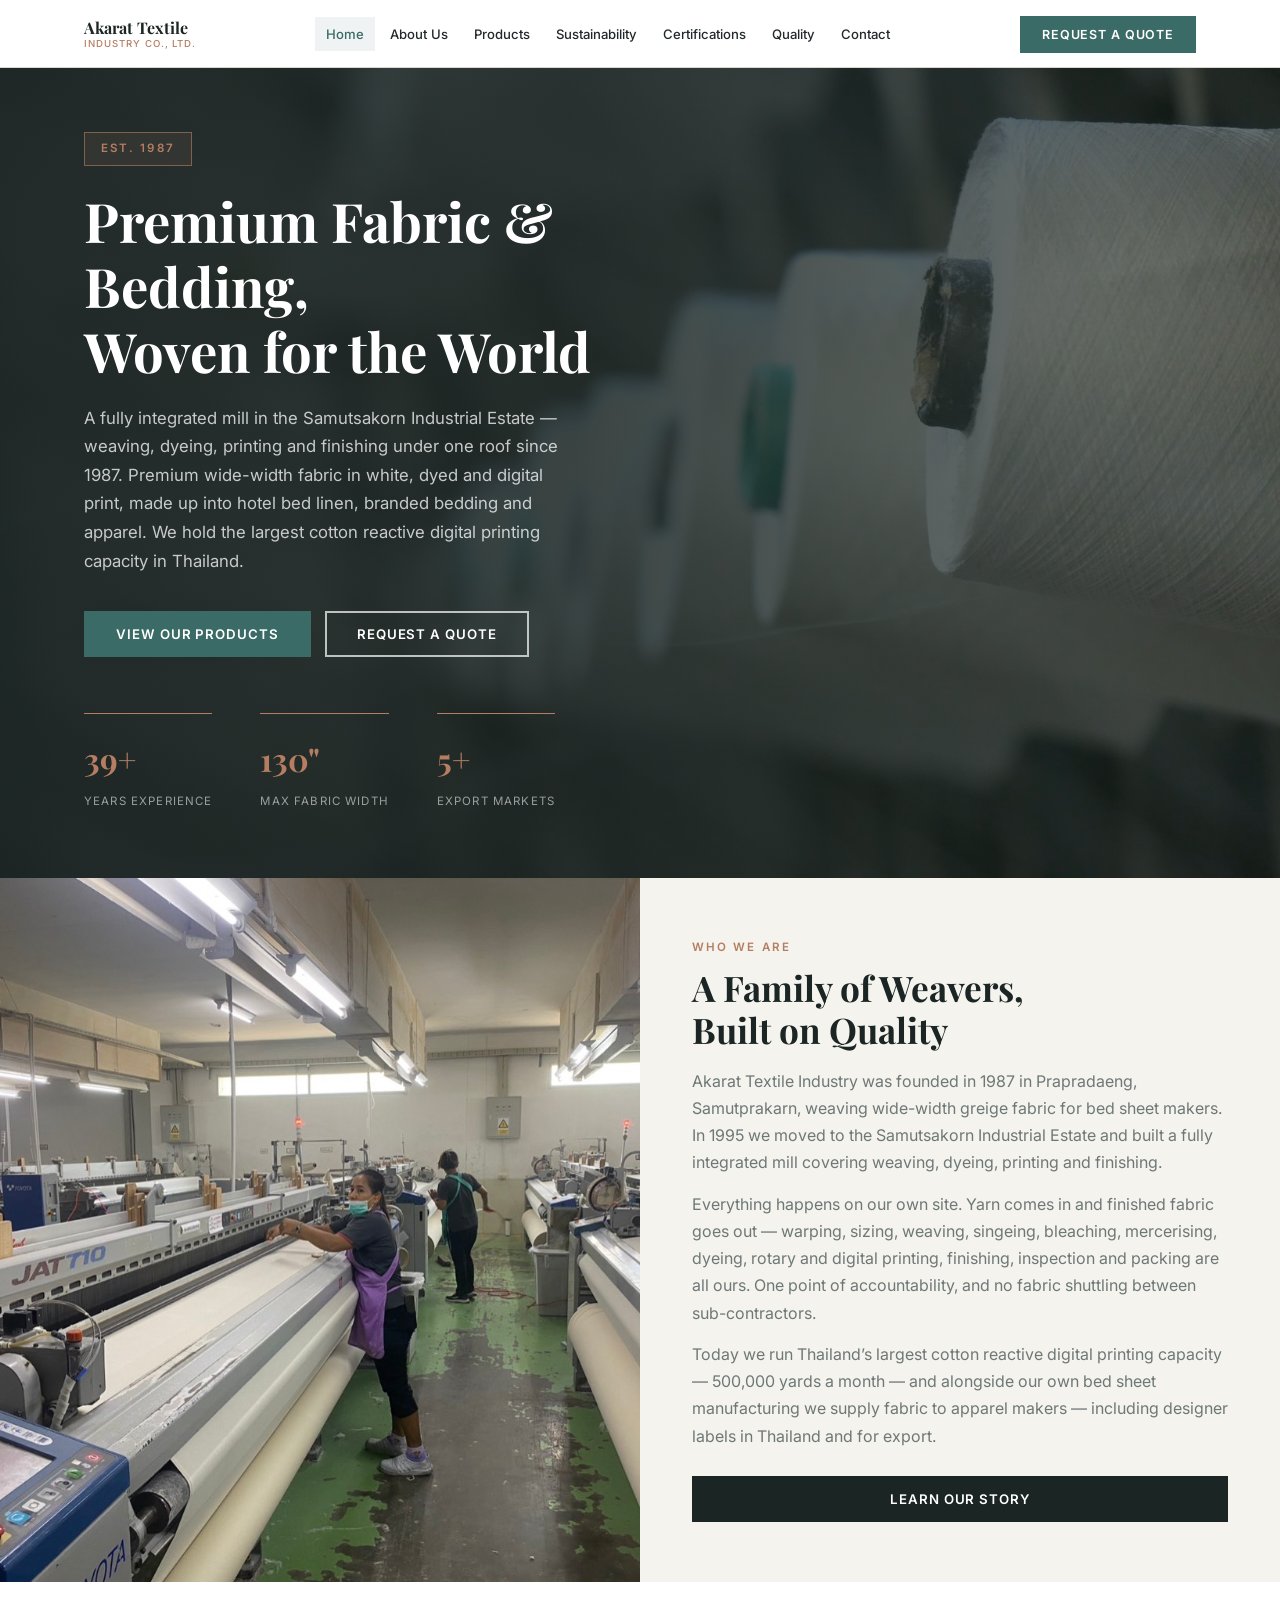
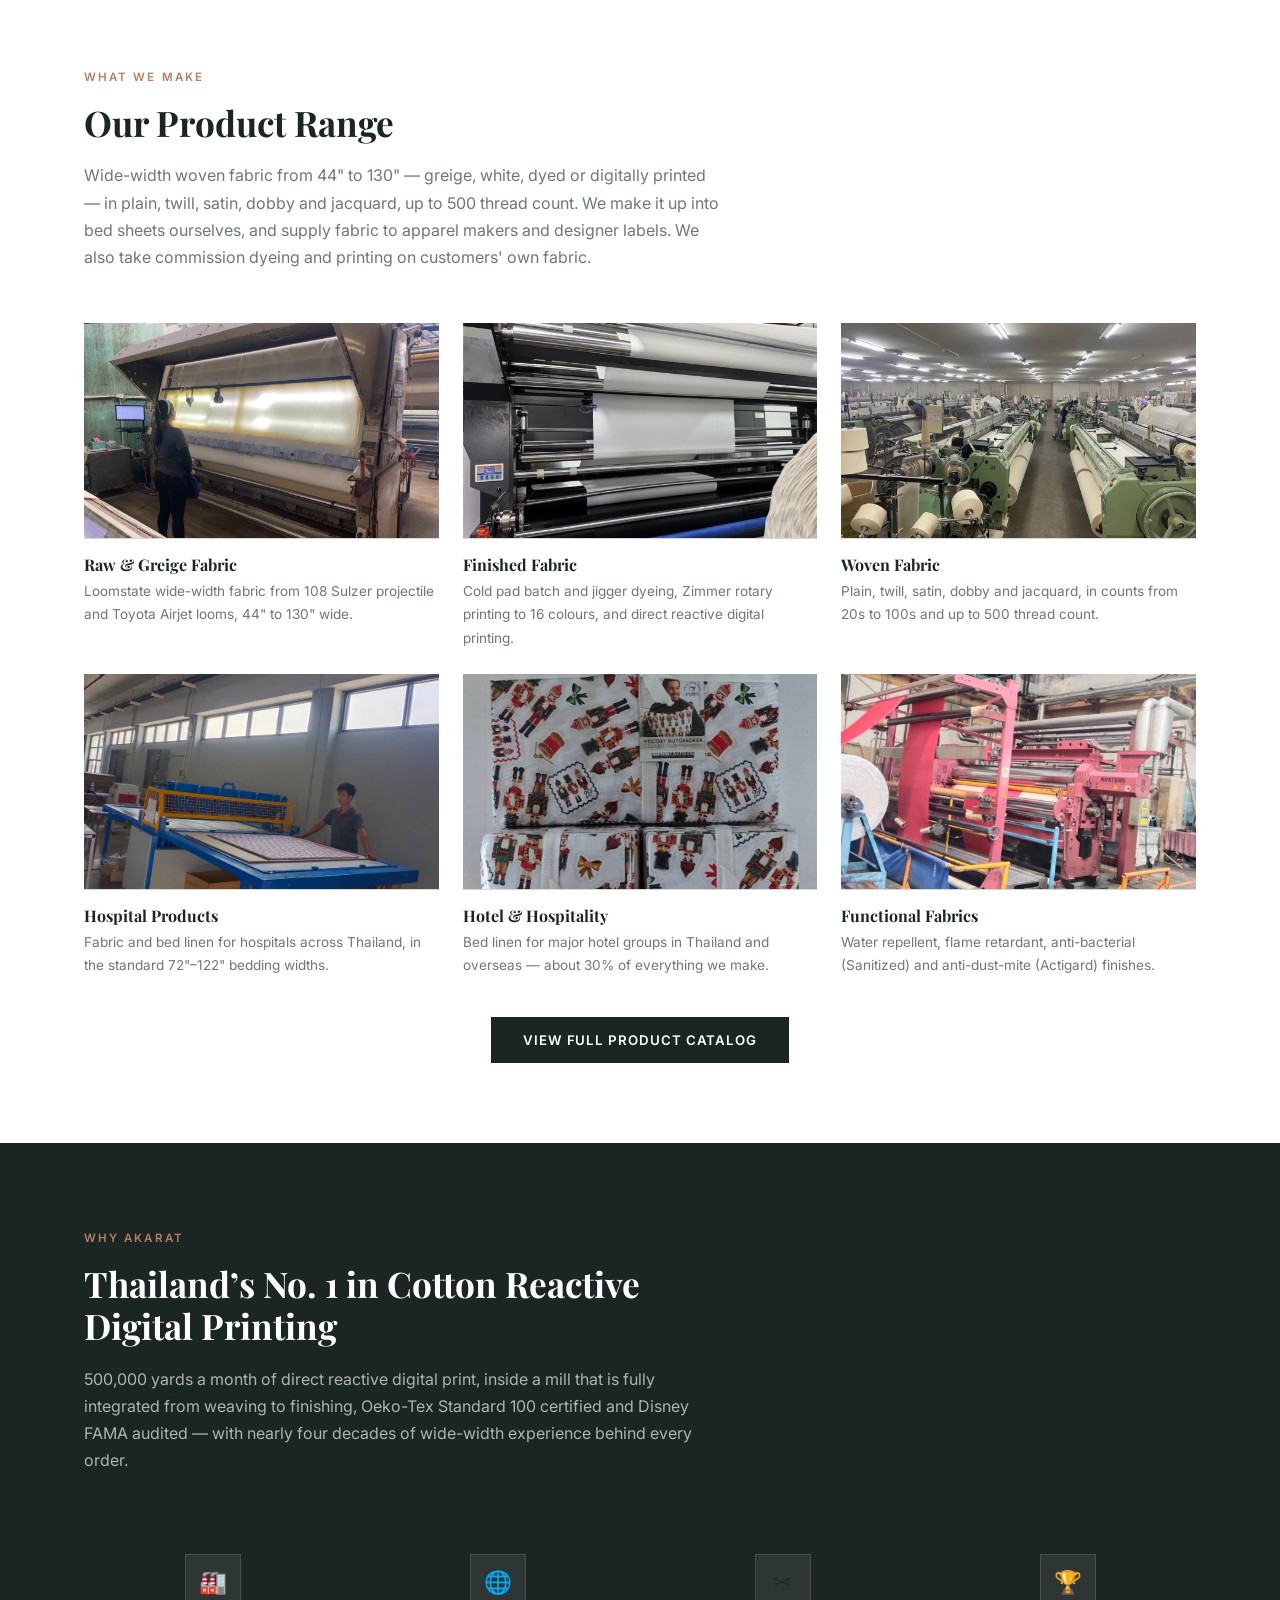
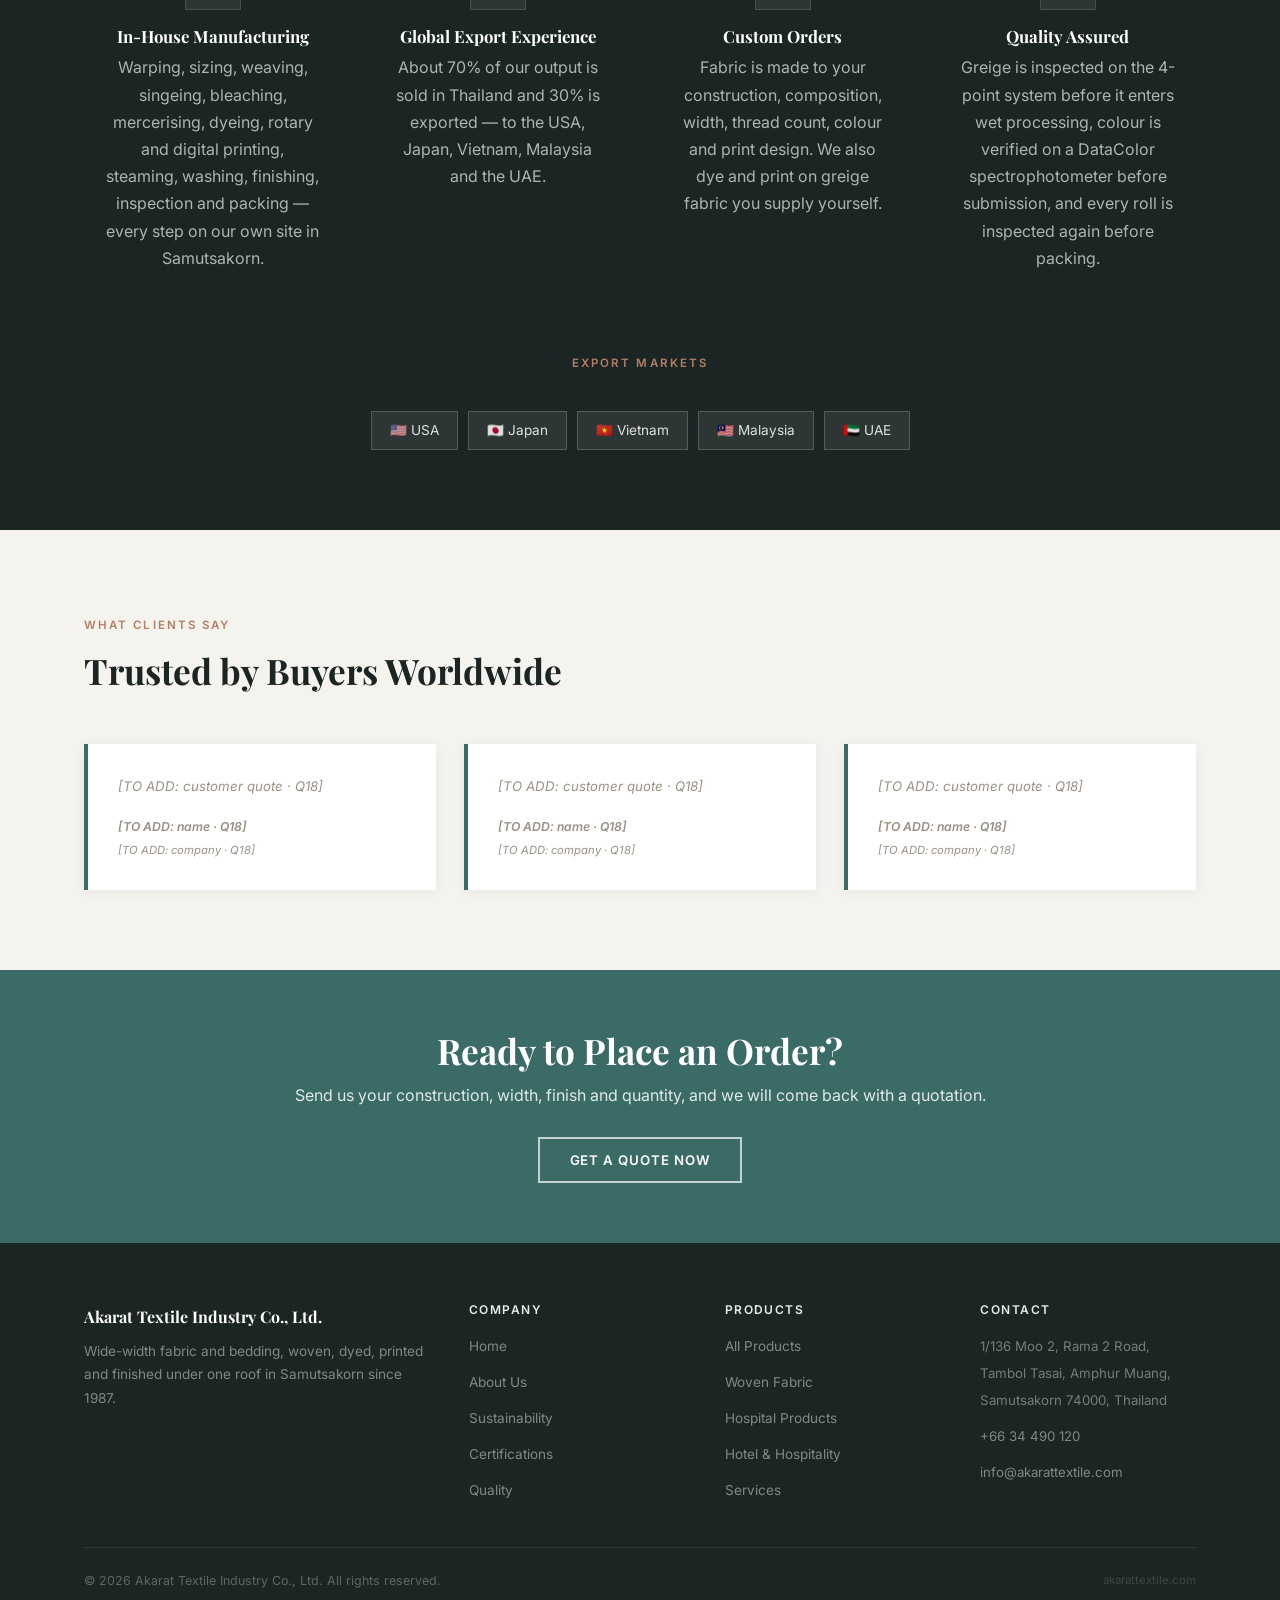
==== commit 36aecc3c: "Add Digital Printing as the first product category; publish the 500,000 yd/month capacity" ====
--- a/index.html
+++ b/index.html
@@ -123,7 +123,7 @@
       </h2>
       <p>Akarat Textile Industry was founded in 1987 in Prapradaeng, Samutprakarn, weaving wide-width greige fabric for bed sheet makers. In 1995 we moved to the Samutsakorn Industrial Estate and built a fully integrated mill covering weaving, dyeing, printing and finishing.</p>
       <p>Everything happens on our own site. Yarn comes in and finished fabric goes out — warping, sizing, weaving, singeing, bleaching, mercerising, dyeing, rotary and digital printing, finishing, inspection and packing are all ours. One point of accountability, and no fabric shuttling between sub-contractors.</p>
-      <p>Today we run Thailand&rsquo;s largest cotton reactive digital printing capacity <span class="to-add">[TO CONFIRM: ~800,000 yards a month &middot; Q02]</span>, and alongside our own bed sheet manufacturing we supply fabric to apparel makers — including designer labels in Thailand and for export.</p>
+      <p>Today we run Thailand&rsquo;s largest cotton reactive digital printing capacity &mdash; 500,000 yards a month &mdash; and alongside our own bed sheet manufacturing we supply fabric to apparel makers — including designer labels in Thailand and for export.</p>
       <button class="btn btn-dark" onclick="navigate('about')" style="margin-top:12px;"
               data-en="Learn Our Story" data-th="เรียนรู้เรื่องของเรา">Learn Our Story</button>
     </div>
@@ -193,8 +193,8 @@
     <div class="wrap">
       <div class="sec-header">
         <span class="eyebrow" data-en="Why Akarat" data-th="ทำไมต้องอคาราต">Why Akarat</span>
-        <h2 data-en="Built on Decades of Trust" data-th="[ภาษาไทย]">Built on Decades of Trust</h2>
-        <p>No. 1 in Thailand for cotton reactive digital printing, fully integrated from weaving to finishing, Oeko-Tex Standard 100 certified and Disney FAMA audited — with nearly four decades of wide-width experience behind every order.</p>
+        <h2 data-en="Thailand&rsquo;s No.&nbsp;1 in Cotton Reactive Digital Printing" data-th="[ภาษาไทย]">Thailand&rsquo;s No.&nbsp;1 in Cotton Reactive Digital Printing</h2>
+        <p>500,000 yards a month of direct reactive digital print, inside a mill that is fully integrated from weaving to finishing, Oeko-Tex Standard 100 certified and Disney FAMA audited — with nearly four decades of wide-width experience behind every order.</p>
       </div>
       <div class="grid-4">
         <div class="feature-box">
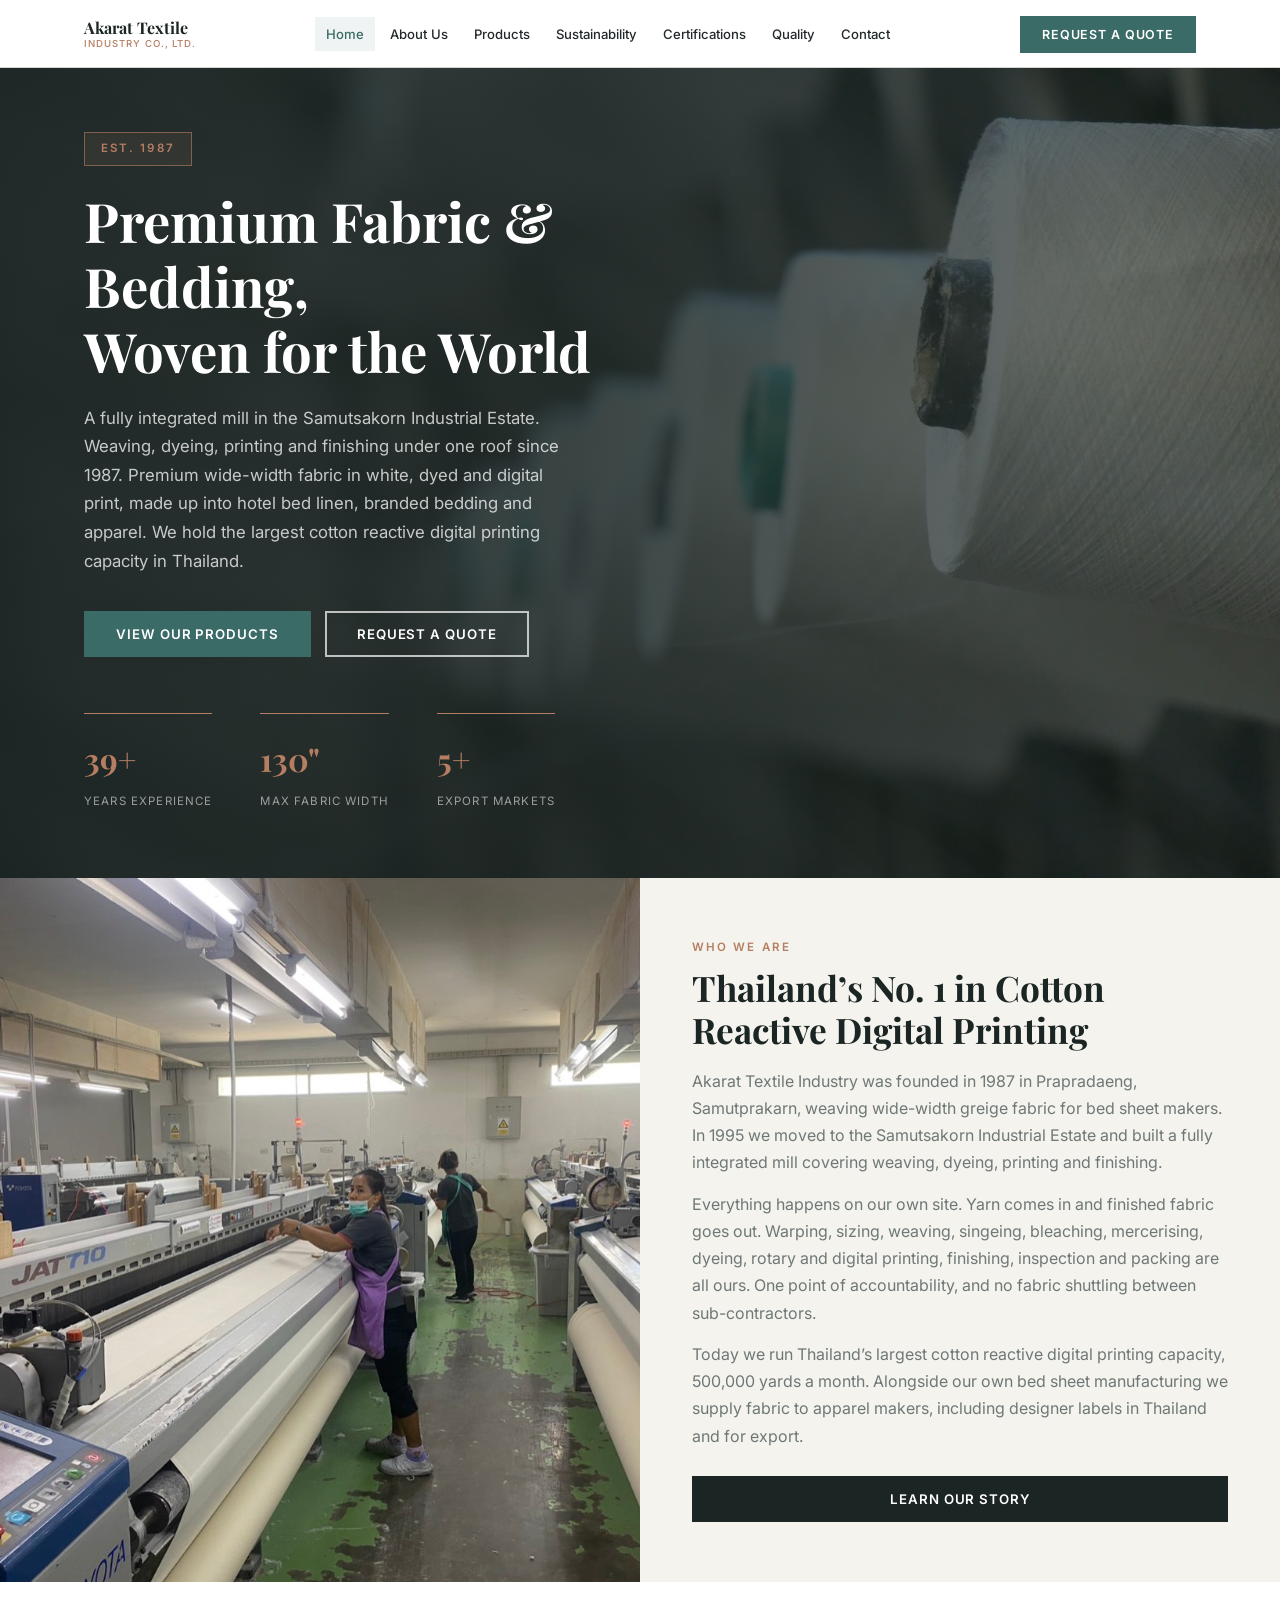
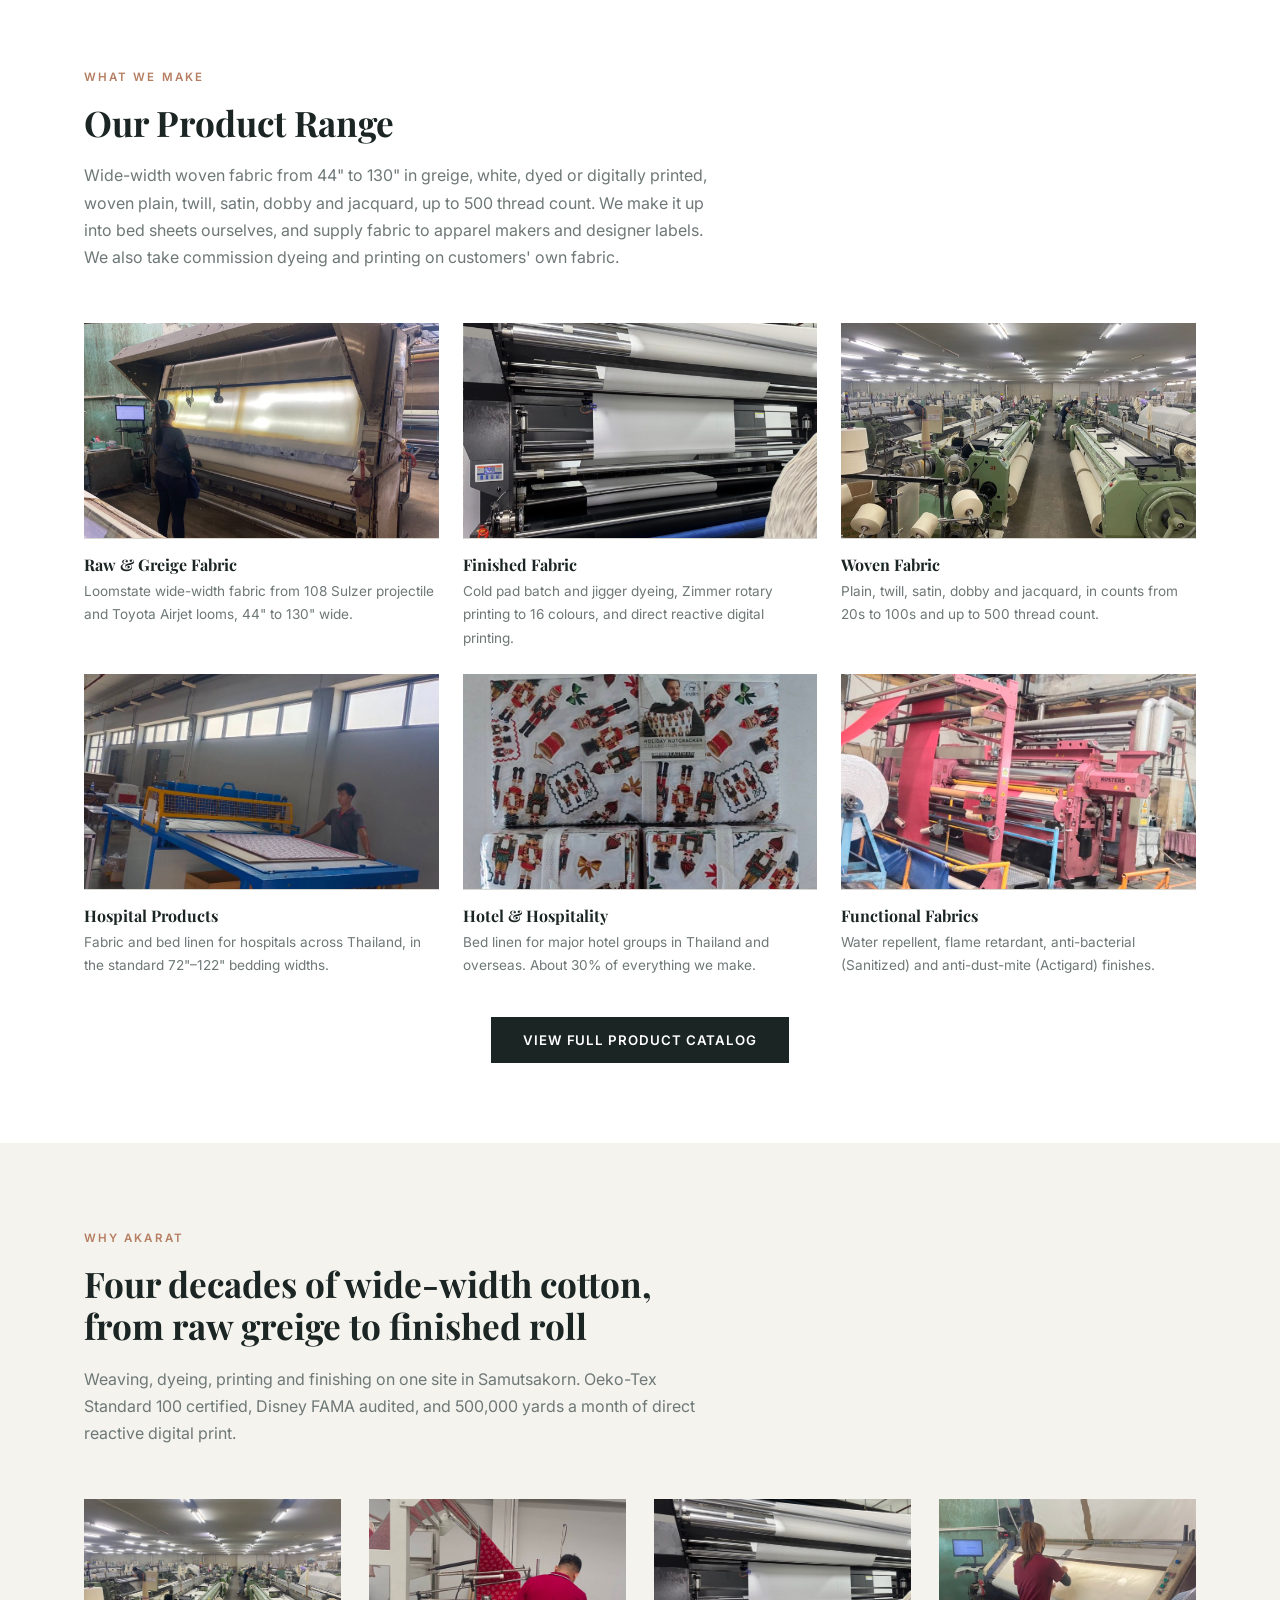
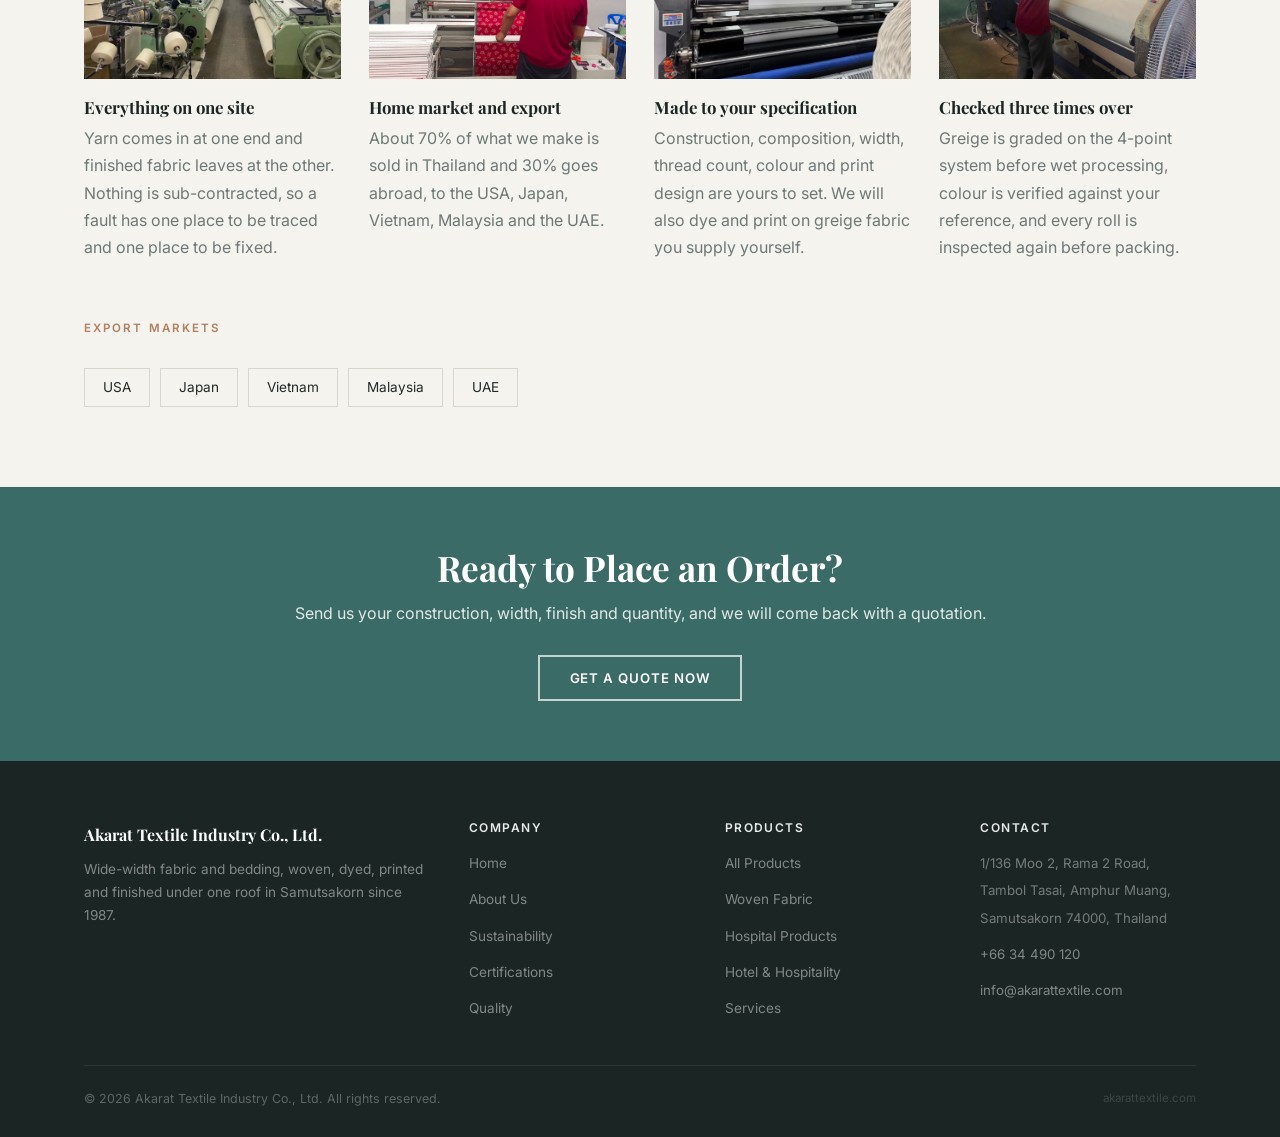
==== commit 1f1b0f2c: "Design pass: drop all emoji, warm up the Why section, remove em-dashes, move the No. 1 claim" ====
--- a/index.html
+++ b/index.html
@@ -3,14 +3,14 @@
 <head>
 <meta charset="UTF-8">
 <meta name="viewport" content="width=device-width, initial-scale=1.0">
-<title>Akarat Textile Industry Co., Ltd. — Wide-Width Fabric &amp; Bedding Manufacturer, Thailand</title>
-<meta name="description" content="Thailand&#39;s largest cotton reactive digital printing capacity. Fully integrated mill in Samutsakorn — weaving, dyeing, rotary and digital printing and finishing of wide-width fabric up to 130&quot; for hotel bedding, hospital linen and shirting. Established 1987.">
+<title>Akarat Textile Industry Co., Ltd. | Wide-Width Fabric &amp; Bedding Manufacturer, Thailand</title>
+<meta name="description" content="Thailand&#39;s largest cotton reactive digital printing capacity. Fully integrated mill in Samutsakorn. Weaving, dyeing, rotary and digital printing and finishing of wide-width fabric up to 130&quot; for hotel bedding, hospital linen and shirting. Established 1987.">
 <link rel="canonical" href="https://www.akarattextile.com/">
 
 <meta property="og:type" content="website">
 <meta property="og:site_name" content="Akarat Textile Industry Co., Ltd.">
-<meta property="og:title" content="Akarat Textile Industry Co., Ltd. — Wide-Width Fabric &amp; Bedding Manufacturer, Thailand">
-<meta property="og:description" content="Thailand&#39;s largest cotton reactive digital printing capacity. Fully integrated mill in Samutsakorn — weaving, dyeing, rotary and digital printing and finishing of wide-width fabric up to 130&quot; for hotel bedding, hospital linen and shirting. Established 1987.">
+<meta property="og:title" content="Akarat Textile Industry Co., Ltd. | Wide-Width Fabric &amp; Bedding Manufacturer, Thailand">
+<meta property="og:description" content="Thailand&#39;s largest cotton reactive digital printing capacity. Fully integrated mill in Samutsakorn. Weaving, dyeing, rotary and digital printing and finishing of wide-width fabric up to 130&quot; for hotel bedding, hospital linen and shirting. Established 1987.">
 <meta property="og:url" content="https://www.akarattextile.com/">
 <meta property="og:image" content="https://www.akarattextile.com/images/site/weaving-hall-2.jpg">
 <meta name="twitter:card" content="summary_large_image">
@@ -21,7 +21,7 @@
 <link rel="preconnect" href="https://fonts.googleapis.com">
 <link rel="preconnect" href="https://fonts.gstatic.com" crossorigin>
 <link href="https://fonts.googleapis.com/css2?family=Playfair+Display:ital,wght@0,400;0,600;0,700;1,400&family=Inter:wght@300;400;500;600&display=swap" rel="stylesheet">
-<link rel="stylesheet" href="assets/styles.css?v=20261118">
+<link rel="stylesheet" href="assets/styles.css?v=20261118b">
 </head>
 <body>
 
@@ -85,9 +85,9 @@
         <h1 data-en="Premium Fabric &amp; Bedding,<br>Woven for the World" data-th="ผ้าและเครื่องนอนคุณภาพพรีเมียม">
           Premium Fabric &amp; Bedding,<br>Woven for the World
         </h1>
-        <p data-en="A fully integrated mill in the Samutsakorn Industrial Estate — weaving, dyeing, printing and finishing under one roof since 1987. Premium wide-width fabric in white, dyed and digital print, made up into hotel bed linen, branded bedding and apparel. We hold the largest cotton reactive digital printing capacity in Thailand."
+        <p data-en="A fully integrated mill in the Samutsakorn Industrial Estate. Weaving, dyeing, printing and finishing under one roof since 1987. Premium wide-width fabric in white, dyed and digital print, made up into hotel bed linen, branded bedding and apparel. We hold the largest cotton reactive digital printing capacity in Thailand."
            data-th="[ภาษาไทย: กรุณาเพิ่มข้อความแนะนำบริษัท]">
-          A fully integrated mill in the Samutsakorn Industrial Estate — weaving, dyeing, printing and finishing under one roof since 1987. Premium wide-width fabric in white, dyed and digital print, made up into hotel bed linen, branded bedding and apparel. We hold the largest cotton reactive digital printing capacity in Thailand.
+          A fully integrated mill in the Samutsakorn Industrial Estate. Weaving, dyeing, printing and finishing under one roof since 1987. Premium wide-width fabric in white, dyed and digital print, made up into hotel bed linen, branded bedding and apparel. We hold the largest cotton reactive digital printing capacity in Thailand.
         </p>
         <div class="hero-btns">
           <button class="btn btn-accent" onclick="navigate('products')"
@@ -118,12 +118,12 @@
     <div class="ph-img strip-img" style="background-image:url('images/site/weaving-hall-3.jpg');background-size:cover;background-position:center; min-height:400px;"></div>
     <div class="strip-body">
       <span class="eyebrow" data-en="Who We Are" data-th="เราคือใคร">Who We Are</span>
-      <h2 data-en="A Family of Weavers,<br>Built on Quality" data-th="[ภาษาไทย]">
-        A Family of Weavers,<br>Built on Quality
+      <h2 data-en="Thailand&rsquo;s No.&nbsp;1 in Cotton<br>Reactive Digital Printing" data-th="[ภาษาไทย]">
+        Thailand&rsquo;s No.&nbsp;1 in Cotton<br>Reactive Digital Printing
       </h2>
       <p>Akarat Textile Industry was founded in 1987 in Prapradaeng, Samutprakarn, weaving wide-width greige fabric for bed sheet makers. In 1995 we moved to the Samutsakorn Industrial Estate and built a fully integrated mill covering weaving, dyeing, printing and finishing.</p>
-      <p>Everything happens on our own site. Yarn comes in and finished fabric goes out — warping, sizing, weaving, singeing, bleaching, mercerising, dyeing, rotary and digital printing, finishing, inspection and packing are all ours. One point of accountability, and no fabric shuttling between sub-contractors.</p>
-      <p>Today we run Thailand&rsquo;s largest cotton reactive digital printing capacity &mdash; 500,000 yards a month &mdash; and alongside our own bed sheet manufacturing we supply fabric to apparel makers — including designer labels in Thailand and for export.</p>
+      <p>Everything happens on our own site. Yarn comes in and finished fabric goes out. Warping, sizing, weaving, singeing, bleaching, mercerising, dyeing, rotary and digital printing, finishing, inspection and packing are all ours. One point of accountability, and no fabric shuttling between sub-contractors.</p>
+      <p>Today we run Thailand&rsquo;s largest cotton reactive digital printing capacity, 500,000 yards a month. Alongside our own bed sheet manufacturing we supply fabric to apparel makers, including designer labels in Thailand and for export.</p>
       <button class="btn btn-dark" onclick="navigate('about')" style="margin-top:12px;"
               data-en="Learn Our Story" data-th="เรียนรู้เรื่องของเรา">Learn Our Story</button>
     </div>
@@ -135,7 +135,7 @@
       <div class="sec-header">
         <span class="eyebrow" data-en="What We Make" data-th="สิ่งที่เราผลิต">What We Make</span>
         <h2 data-en="Our Product Range" data-th="ผลิตภัณฑ์ของเรา">Our Product Range</h2>
-        <p>Wide-width woven fabric from 44&quot; to 130&quot; — greige, white, dyed or digitally printed — in plain, twill, satin, dobby and jacquard, up to 500 thread count. We make it up into bed sheets ourselves, and supply fabric to apparel makers and designer labels. We also take commission dyeing and printing on customers' own fabric.</p>
+        <p>Wide-width woven fabric from 44&quot; to 130&quot; in greige, white, dyed or digitally printed, woven plain, twill, satin, dobby and jacquard, up to 500 thread count. We make it up into bed sheets ourselves, and supply fabric to apparel makers and designer labels. We also take commission dyeing and printing on customers' own fabric.</p>
       </div>
       <div class="grid-auto">
         <div class="prod-card">
@@ -170,7 +170,7 @@
           <div class="ph-img prod-card-img" style="background-image:url('images/site/finished-product-1.jpg');background-size:cover;background-position:center;"></div>
           <div class="prod-card-body">
             <h3>Hotel &amp; Hospitality</h3>
-            <p>Bed linen for major hotel groups in Thailand and overseas — about 30% of everything we make.</p>
+            <p>Bed linen for major hotel groups in Thailand and overseas. About 30% of everything we make.</p>
           </div>
         </div>
         <div class="prod-card">
@@ -189,49 +189,53 @@
   </section>
 
   <!-- Why Choose Us -->
-  <section class="section sec-dark">
+  <section class="section sec-light">
     <div class="wrap">
       <div class="sec-header">
         <span class="eyebrow" data-en="Why Akarat" data-th="ทำไมต้องอคาราต">Why Akarat</span>
-        <h2 data-en="Thailand&rsquo;s No.&nbsp;1 in Cotton Reactive Digital Printing" data-th="[ภาษาไทย]">Thailand&rsquo;s No.&nbsp;1 in Cotton Reactive Digital Printing</h2>
-        <p>500,000 yards a month of direct reactive digital print, inside a mill that is fully integrated from weaving to finishing, Oeko-Tex Standard 100 certified and Disney FAMA audited — with nearly four decades of wide-width experience behind every order.</p>
+        <h2 data-en="Four decades of wide-width cotton, from raw greige to finished roll" data-th="[ภาษาไทย]">Four decades of wide-width cotton, from raw greige to finished roll</h2>
+        <p>Weaving, dyeing, printing and finishing on one site in Samutsakorn. Oeko-Tex Standard&nbsp;100 certified, Disney FAMA audited, and 500,000 yards a month of direct reactive digital print.</p>
       </div>
       <div class="grid-4">
         <div class="feature-box">
-          <div class="feat-icon">🏭</div>
-          <h3 data-en="In-House Manufacturing" data-th="การผลิตในบ้าน">In-House Manufacturing</h3>
-          <p>Warping, sizing, weaving, singeing, bleaching, mercerising, dyeing, rotary and digital printing, steaming, washing, finishing, inspection and packing — every step on our own site in Samutsakorn.</p>
+          <div class="feat-photo" style="background-image:url('images/site/weaving-hall-2.jpg')"></div>
+          <h3 data-en="Everything on one site" data-th="การผลิตในบ้าน">Everything on one site</h3>
+          <p>Yarn comes in at one end and finished fabric leaves at the other. Nothing is sub-contracted, so a fault has one place to be traced and one place to be fixed.</p>
         </div>
         <div class="feature-box">
-          <div class="feat-icon">🌐</div>
-          <h3 data-en="Global Export Experience" data-th="ประสบการณ์ส่งออกสากล">Global Export Experience</h3>
-          <p>About 70% of our output is sold in Thailand and 30% is exported — to the USA, Japan, Vietnam, Malaysia and the UAE.</p>
+          <div class="feat-photo" style="background-image:url('images/site/inspection-packing.jpg')"></div>
+          <h3 data-en="Home market and export" data-th="ประสบการณ์ส่งออกสากล">Home market and export</h3>
+          <p>About 70% of what we make is sold in Thailand and 30% goes abroad, to the USA, Japan, Vietnam, Malaysia and the UAE.</p>
         </div>
         <div class="feature-box">
-          <div class="feat-icon">✂️</div>
-          <h3 data-en="Custom Orders" data-th="สั่งทำพิเศษ">Custom Orders</h3>
-          <p>Fabric is made to your construction, composition, width, thread count, colour and print design. We also dye and print on greige fabric you supply yourself.</p>
+          <div class="feat-photo" style="background-image:url('images/site/digital-printing-1.jpg')"></div>
+          <h3 data-en="Made to your specification" data-th="สั่งทำพิเศษ">Made to your specification</h3>
+          <p>Construction, composition, width, thread count, colour and print design are yours to set. We will also dye and print on greige fabric you supply yourself.</p>
         </div>
         <div class="feature-box">
-          <div class="feat-icon">🏆</div>
-          <h3 data-en="Quality Assured" data-th="รับประกันคุณภาพ">Quality Assured</h3>
-          <p>Greige is inspected on the 4-point system before it enters wet processing, colour is verified on a DataColor spectrophotometer before submission, and every roll is inspected again before packing.</p>
-        </div>
-      </div>
-      <div style="text-align:center;margin-top:48px;">
+          <div class="feat-photo" style="background-image:url('images/site/greige-inspection-4point-2.jpg')"></div>
+          <h3 data-en="Checked three times over" data-th="รับประกันคุณภาพ">Checked three times over</h3>
+          <p>Greige is graded on the 4-point system before wet processing, colour is verified against your reference, and every roll is inspected again before packing.</p>
+        </div>
+      </div>
+      <div style="margin-top:52px;">
         <span class="eyebrow" data-en="Export Markets" data-th="ตลาดส่งออก">Export Markets</span>
         <div class="market-tags">
-          <span class="market-tag">🇺🇸 USA</span>
-          <span class="market-tag">🇯🇵 Japan</span>
-          <span class="market-tag">🇻🇳 Vietnam</span>
-          <span class="market-tag">🇲🇾 Malaysia</span>
-          <span class="market-tag">🇦🇪 UAE</span>
-        </div>
-      </div>
-    </div>
-  </section>
-
-  <!-- Testimonials -->
+          <span class="market-tag">USA</span>
+          <span class="market-tag">Japan</span>
+          <span class="market-tag">Vietnam</span>
+          <span class="market-tag">Malaysia</span>
+          <span class="market-tag">UAE</span>
+        </div>
+      </div>
+    </div>
+  </section>
+
+  <!-- Testimonials: hidden until real customer quotes exist (Q18).
+       Nothing here but placeholders, and three blank cards read worse
+       than no section at all. Delete this comment wrapper to restore. -->
+  <!--
+  <!&#45;&#45; Testimonials &#45;&#45;>
   <section class="section sec-light">
     <div class="wrap">
       <div class="sec-header">
@@ -257,6 +261,8 @@
       </div>
     </div>
   </section>
+
+  -->
 
   <!-- CTA -->
   <section class="cta-banner">
@@ -312,6 +318,6 @@
   </div>
 </footer>
 
-<script src="assets/site.js?v=20261118"></script>
+<script src="assets/site.js?v=20261118b"></script>
 </body>
 </html>
--- a/assets/styles.css
+++ b/assets/styles.css
@@ -264,24 +264,22 @@
 /* ================================================================
    FEATURES GRID
    ================================================================ */
-.feature-box { text-align: center; padding: 28px 20px; }
-.feat-icon {
-  width: 56px; height: 56px; border-radius: 0;
-  background: rgba(255,255,255,.08);
-  display: flex; align-items: center; justify-content: center;
-  font-size: 1.4rem; margin: 0 auto 16px;
-  border: 1px solid rgba(255,255,255,.12);
-}
-.feature-box h3 { font-size: 1.05rem; color: var(--white); margin-bottom: 8px; }
+.feature-box { text-align: left; padding: 0; }
+.feat-photo {
+  width: 100%; height: 180px;
+  background-size: cover; background-position: center;
+  margin-bottom: 18px;
+}
+.feature-box h3 { font-size: 1.05rem; margin-bottom: 8px; }
 
 /* ================================================================
    MARKETS
    ================================================================ */
-.market-tags { display: flex; flex-wrap: wrap; gap: 10px; justify-content: center; margin-top: 28px; }
+.market-tags { display: flex; flex-wrap: wrap; gap: 10px; justify-content: flex-start; margin-top: 20px; }
 .market-tag {
-  background: rgba(255,255,255,.08);
-  border: 1px solid rgba(255,255,255,.18);
-  color: rgba(255,255,255,.85); padding: 7px 18px;
+  background: transparent;
+  border: 1px solid var(--border);
+  color: var(--text); padding: 7px 18px;
   border-radius: 0; font-size: .85rem;
 }
 
@@ -363,7 +361,7 @@
 
 .value-card {
   background: var(--white); border-radius: var(--radius);
-  padding: 32px 26px; border-top: 4px solid var(--accent);
+  padding: 30px 26px; border-top: 2px solid var(--gold);
   box-shadow: 0 2px 12px rgba(0,0,0,.05);
 }
 .value-card h3 { margin-bottom: 12px; font-size: 1.1rem; }
@@ -372,29 +370,19 @@
    SUSTAINABILITY / CERTS / QUALITY
    ================================================================ */
 .principle-card {
-  display: flex; gap: 20px; align-items: flex-start;
   padding: 28px; background: var(--white);
+  border-top: 2px solid var(--gold);
   border-radius: var(--radius); box-shadow: 0 2px 12px rgba(0,0,0,.05);
-}
-.principle-icon {
-  width: 48px; height: 48px; border-radius: 0;
-  background: rgba(58,107,102,.1); border: 1px solid rgba(58,107,102,.2);
-  display: flex; align-items: center; justify-content: center;
-  font-size: 1.2rem; flex-shrink: 0;
 }
 .principle-card h4 { margin-bottom: 6px; }
 
 .cert-card {
   background: var(--white); border: 1px solid var(--border);
-  border-radius: var(--radius); padding: 32px 24px; text-align: center;
+  border-top: 2px solid var(--gold);
+  border-radius: var(--radius); padding: 28px 24px; text-align: left;
   transition: box-shadow var(--tr);
 }
 .cert-card:hover { box-shadow: var(--shadow); }
-.cert-icon {
-  width: 72px; height: 72px; border-radius: 0;
-  background: var(--light2); display: flex; align-items: center;
-  justify-content: center; font-size: 2rem; margin: 0 auto 16px;
-}
 .cert-card h3 { font-size: 1rem; margin-bottom: 8px; }
 
 .process-step {
@@ -416,7 +404,14 @@
 .cd-icon {
   width: 38px; height: 38px; background: var(--light);
   border-radius: 0; display: flex; align-items: center;
-  justify-content: center; font-size: .95rem; flex-shrink: 0;
+  justify-content: center; flex-shrink: 0; color: var(--gold);
+}
+
+/* Thin-stroke line icons. Inherit colour, so one set works on any ground. */
+.ico { width: 19px; height: 19px; display: block; }
+.ico path, .ico circle, .ico rect, .ico line, .ico polyline {
+  fill: none; stroke: currentColor; stroke-width: 1.25;
+  stroke-linecap: square; stroke-linejoin: miter;
 }
 .cd-label { font-weight: 600; font-size: .82rem; display: block; margin-bottom: 3px; }
 .cd-val { font-size: .85rem; color: var(--muted); }
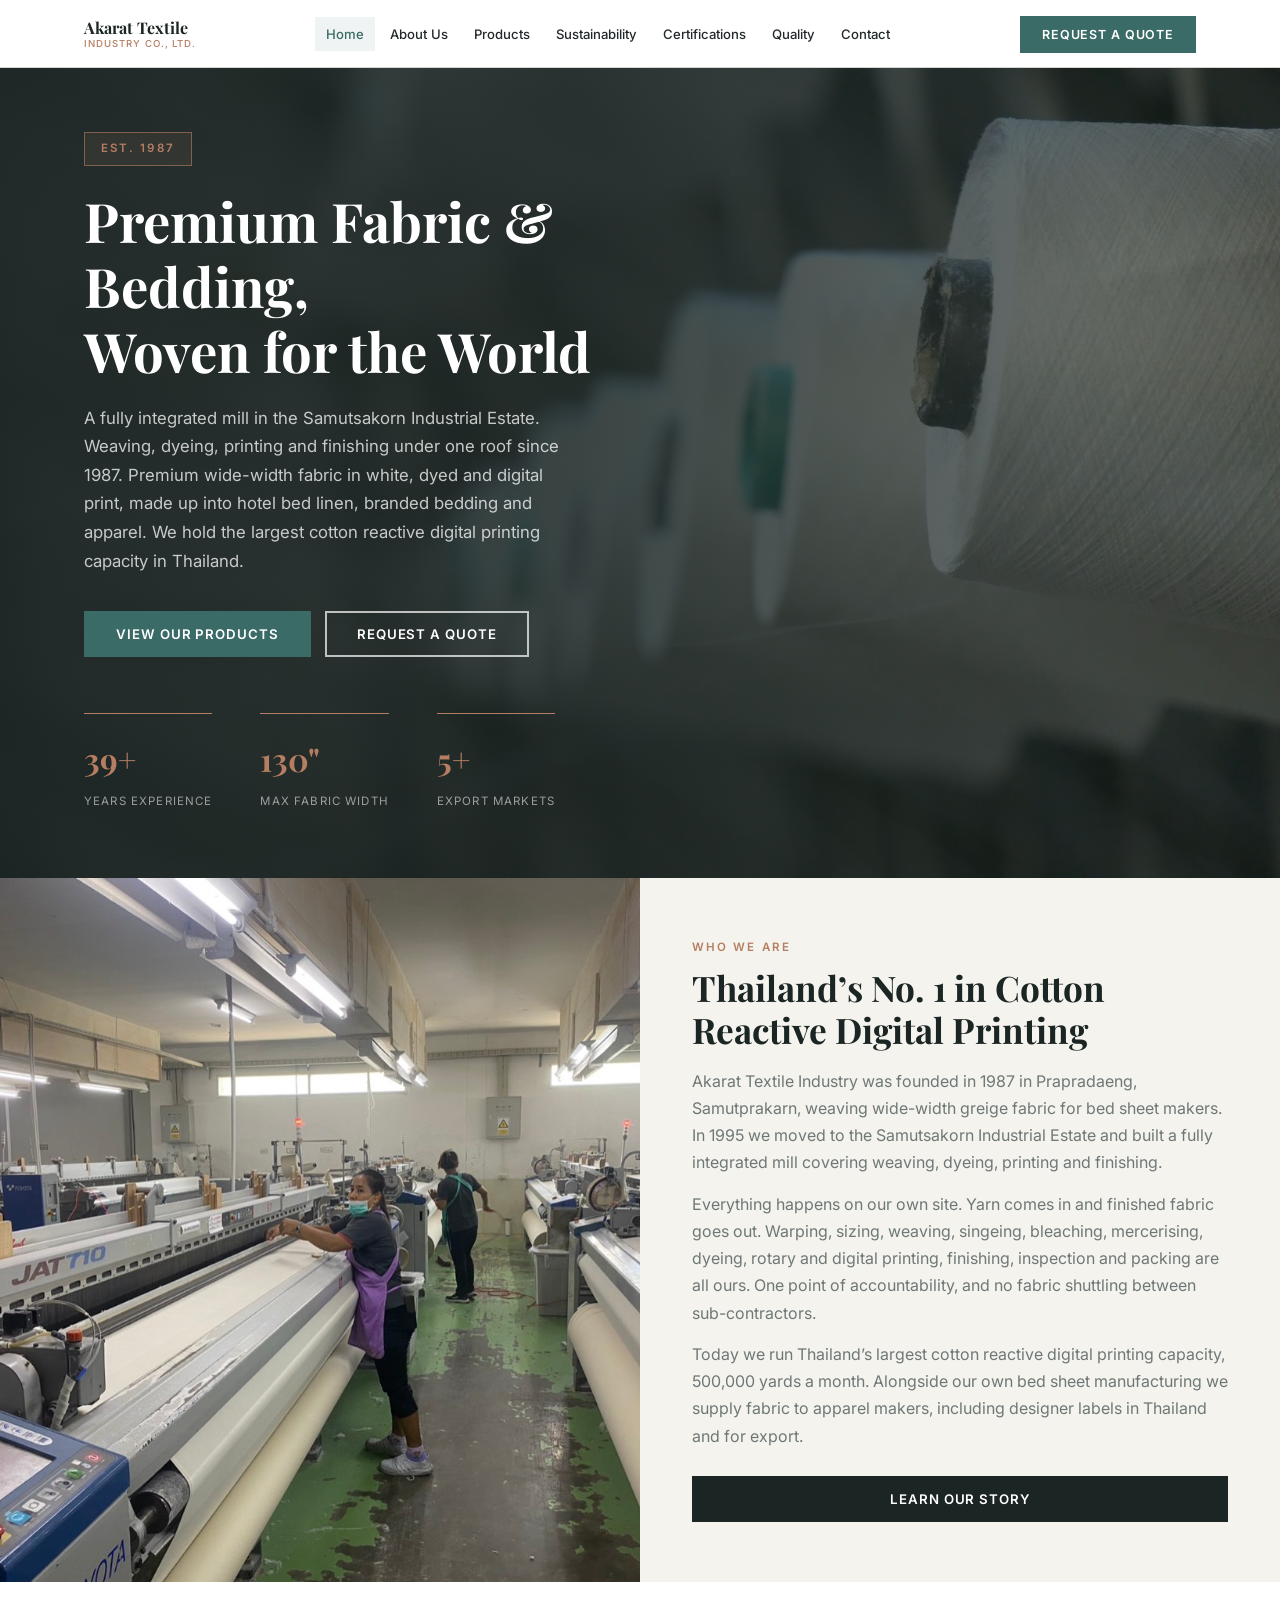
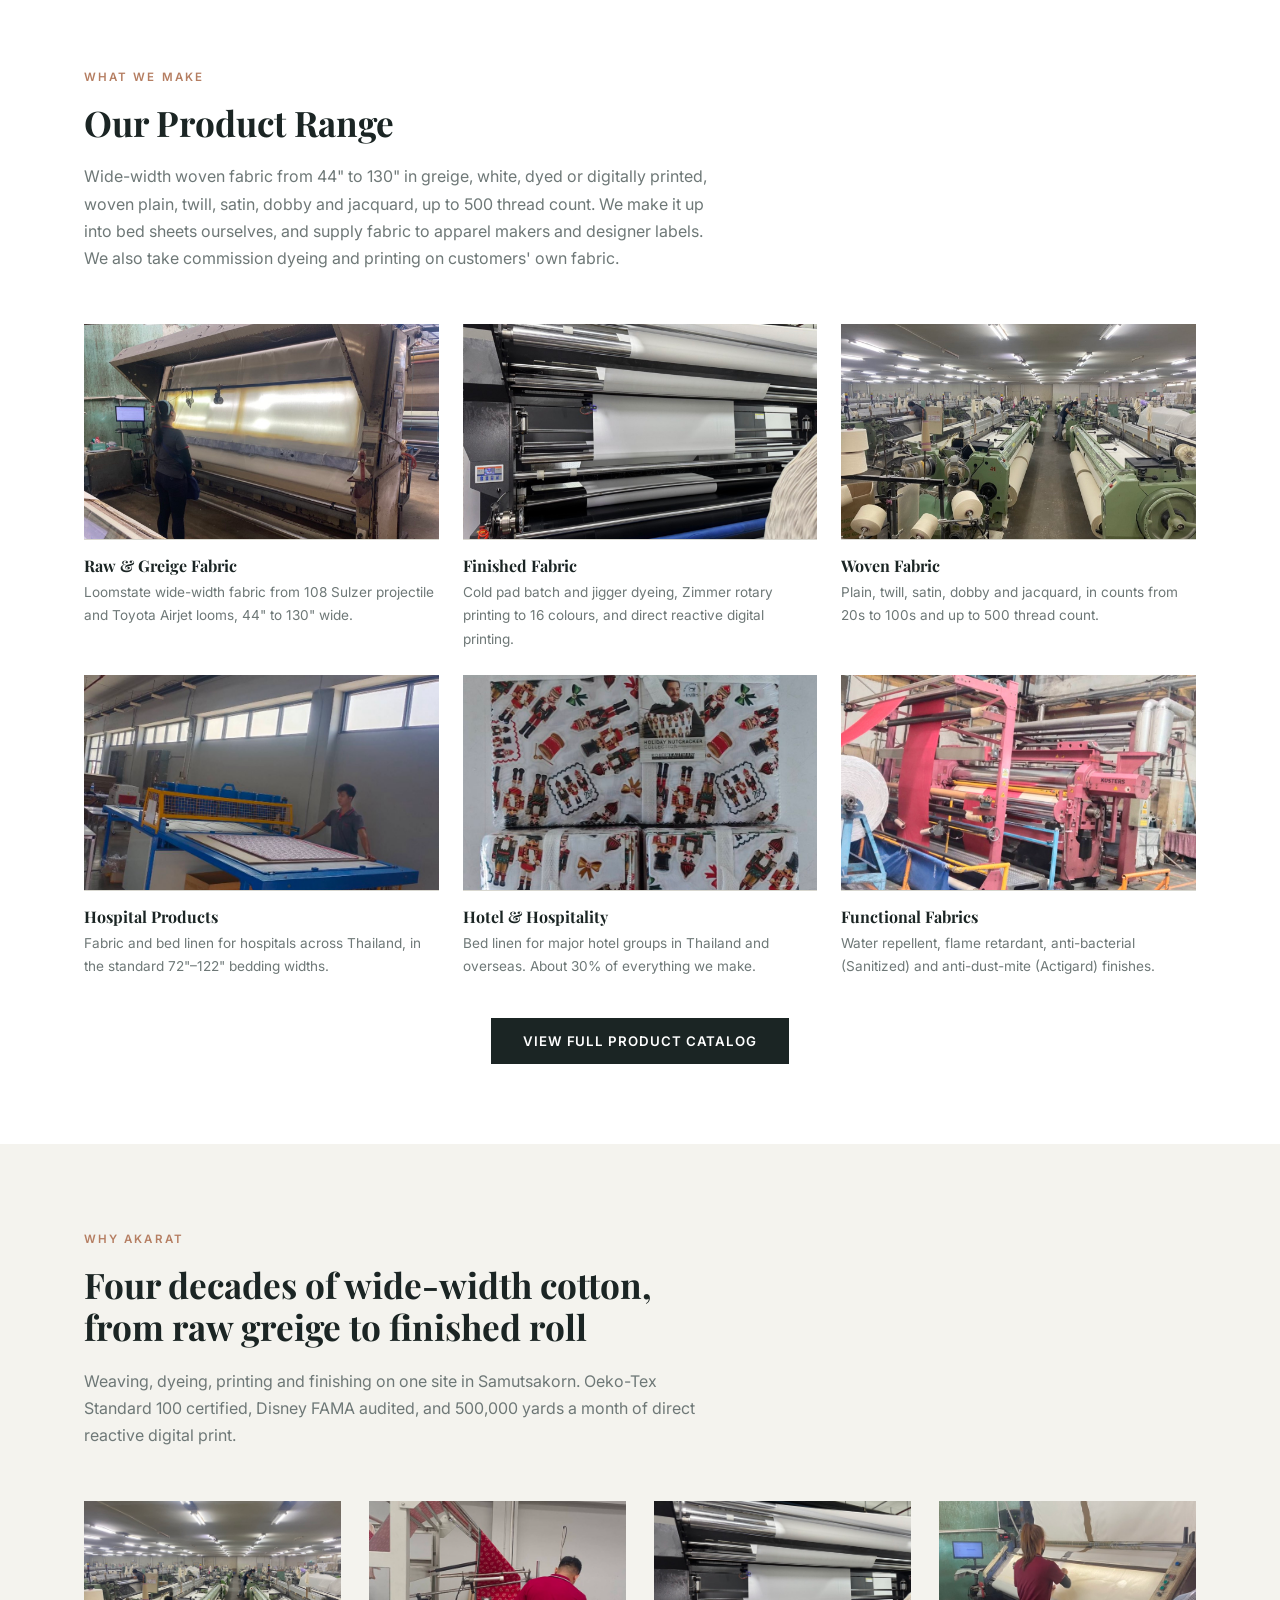
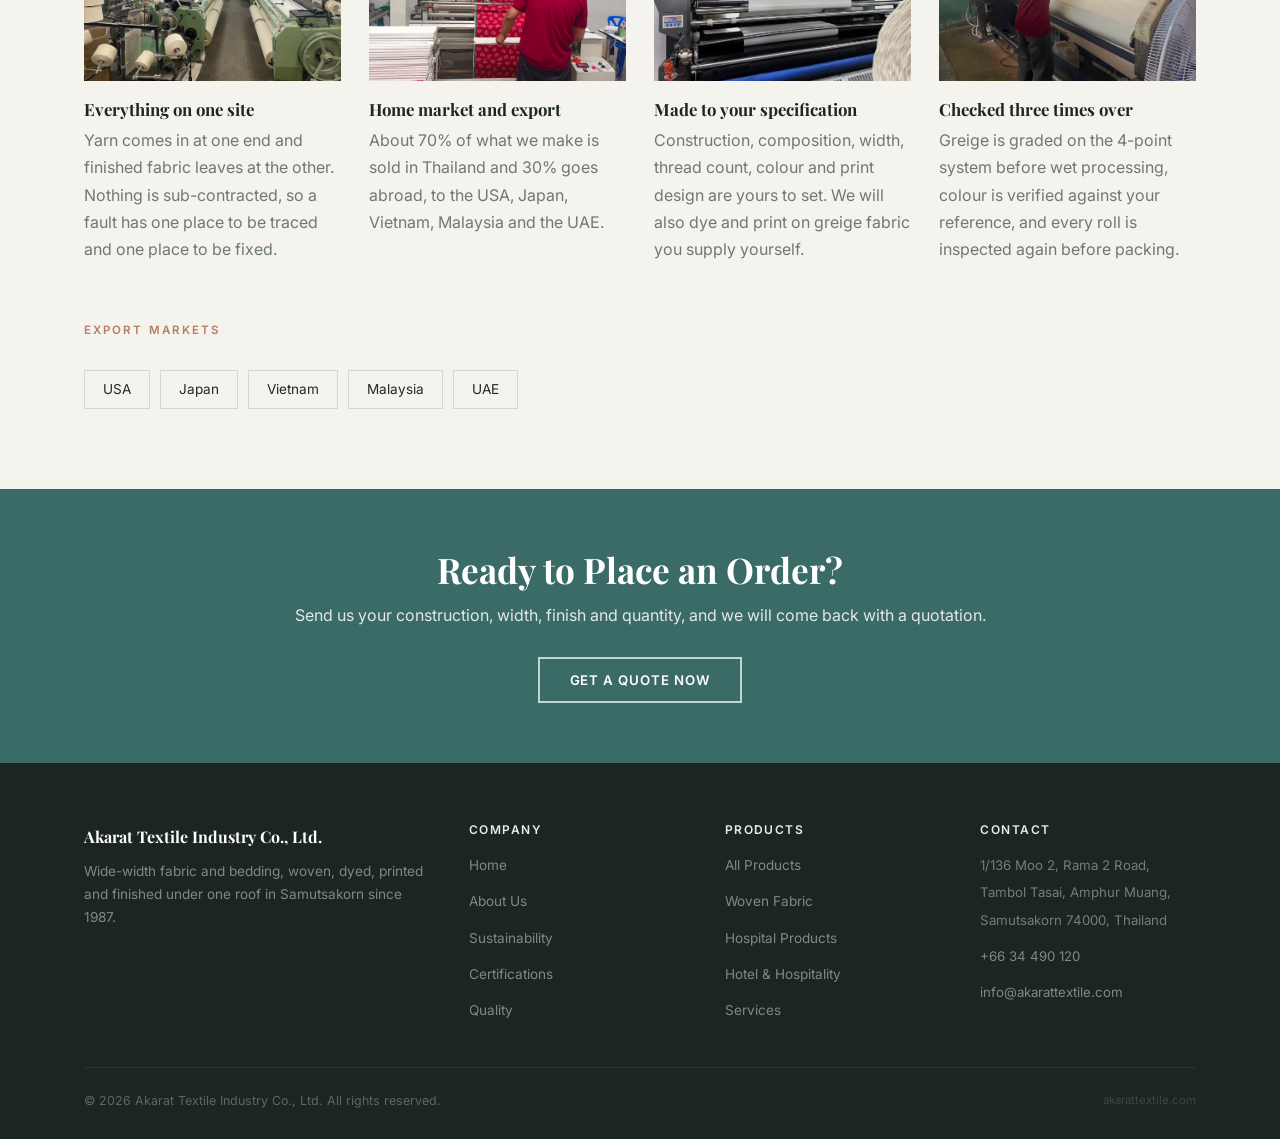
==== commit d141fb18: "Give every h2 a bottom margin instead of only the blocks with their own rule" ====
--- a/index.html
+++ b/index.html
@@ -21,7 +21,7 @@
 <link rel="preconnect" href="https://fonts.googleapis.com">
 <link rel="preconnect" href="https://fonts.gstatic.com" crossorigin>
 <link href="https://fonts.googleapis.com/css2?family=Playfair+Display:ital,wght@0,400;0,600;0,700;1,400&family=Inter:wght@300;400;500;600&display=swap" rel="stylesheet">
-<link rel="stylesheet" href="assets/styles.css?v=20261118b">
+<link rel="stylesheet" href="assets/styles.css?v=20261118d">
 </head>
 <body>
 
@@ -318,6 +318,6 @@
   </div>
 </footer>
 
-<script src="assets/site.js?v=20261118b"></script>
+<script src="assets/site.js?v=20261118d"></script>
 </body>
 </html>
--- a/assets/styles.css
+++ b/assets/styles.css
@@ -37,7 +37,7 @@
    ================================================================ */
 h1,h2,h3,h4,h5 { font-family: var(--fh); line-height: 1.2; color: var(--primary); }
 h1 { font-size: clamp(2rem, 4.5vw, 3rem); }
-h2 { font-size: clamp(1.5rem, 3vw, 2.2rem); }
+h2 { font-size: clamp(1.5rem, 3vw, 2.2rem); margin-bottom: 19px; }
 h3 { font-size: 1.3rem; }
 h4 { font-size: 1rem; font-family: var(--fb); font-weight: 600; }
 p  { color: var(--muted); margin-bottom: .9rem; }
@@ -63,8 +63,6 @@
 .sec-dark h1,.sec-dark h2,.sec-dark h3,.sec-dark h4 { color: var(--white); }
 .sec-dark p { color: rgba(255,255,255,.65); }
 .sec-header { text-align: left; max-width: 640px; margin: 0 0 52px; }
-/* Breathing room under a section heading before its standfirst. */
-.sec-header h2 { margin-bottom: 18px; }
 .sec-header .eyebrow { margin-bottom: .9rem; }
 
 .grid-2 { display: grid; grid-template-columns: 1fr 1fr; gap: 56px; align-items: center; }
@@ -317,10 +315,21 @@
 
 .prod-section { padding: 52px 0; border-bottom: 1px solid var(--border); }
 .prod-section:last-child { border-bottom: none; }
-.prod-detail { display: grid; grid-template-columns: 1fr 1fr; gap: 52px; align-items: start; }
+.prod-detail { display: grid; grid-template-columns: 1fr 1.14fr; gap: 56px; align-items: start; }
 .prod-detail.reverse .prod-detail-img { order: 2; }
 .prod-detail.reverse .prod-detail-body { order: 1; }
-.prod-detail-img { border-radius: var(--radius); overflow: hidden; }
+/* The tracks are positional, so a reversed row needs them swapped too, or the
+   photo would take the wider of the two columns. */
+.prod-detail.reverse { grid-template-columns: 1.14fr 1fr; }
+/* The photo travels with the text instead of leaving a tall gap beside a long
+   spec table. Height is set here, not inline, so one value governs every row. */
+.prod-detail-img {
+  border-radius: var(--radius); overflow: hidden;
+  height: 500px; position: sticky; top: 92px;
+}
+
+/* The eyebrow is inline-block by default; as a block it owns its own line. */
+.prod-detail-body .eyebrow { display: block; margin-bottom: 11px; }
 
 .spec-table { width: 100%; border-collapse: collapse; margin-top: 18px; font-size: .84rem; }
 .spec-table th, .spec-table td {
@@ -520,9 +529,11 @@
   .grid-2 { grid-template-columns: 1fr; gap: 32px; }
   .grid-3 { grid-template-columns: 1fr 1fr; }
   .grid-4 { grid-template-columns: 1fr 1fr; }
-  .prod-detail { grid-template-columns: 1fr; }
+  .prod-detail, .prod-detail.reverse { grid-template-columns: 1fr; gap: 32px; }
   .prod-detail.reverse .prod-detail-img { order: 0; }
   .prod-detail.reverse .prod-detail-body { order: 0; }
+  /* Stacked: a sticky photo would hold still while its own text scrolls past. */
+  .prod-detail-img { position: static; height: 320px; }
   .hero-stats { gap: 28px; }
 }
 @media (max-width: 600px) {
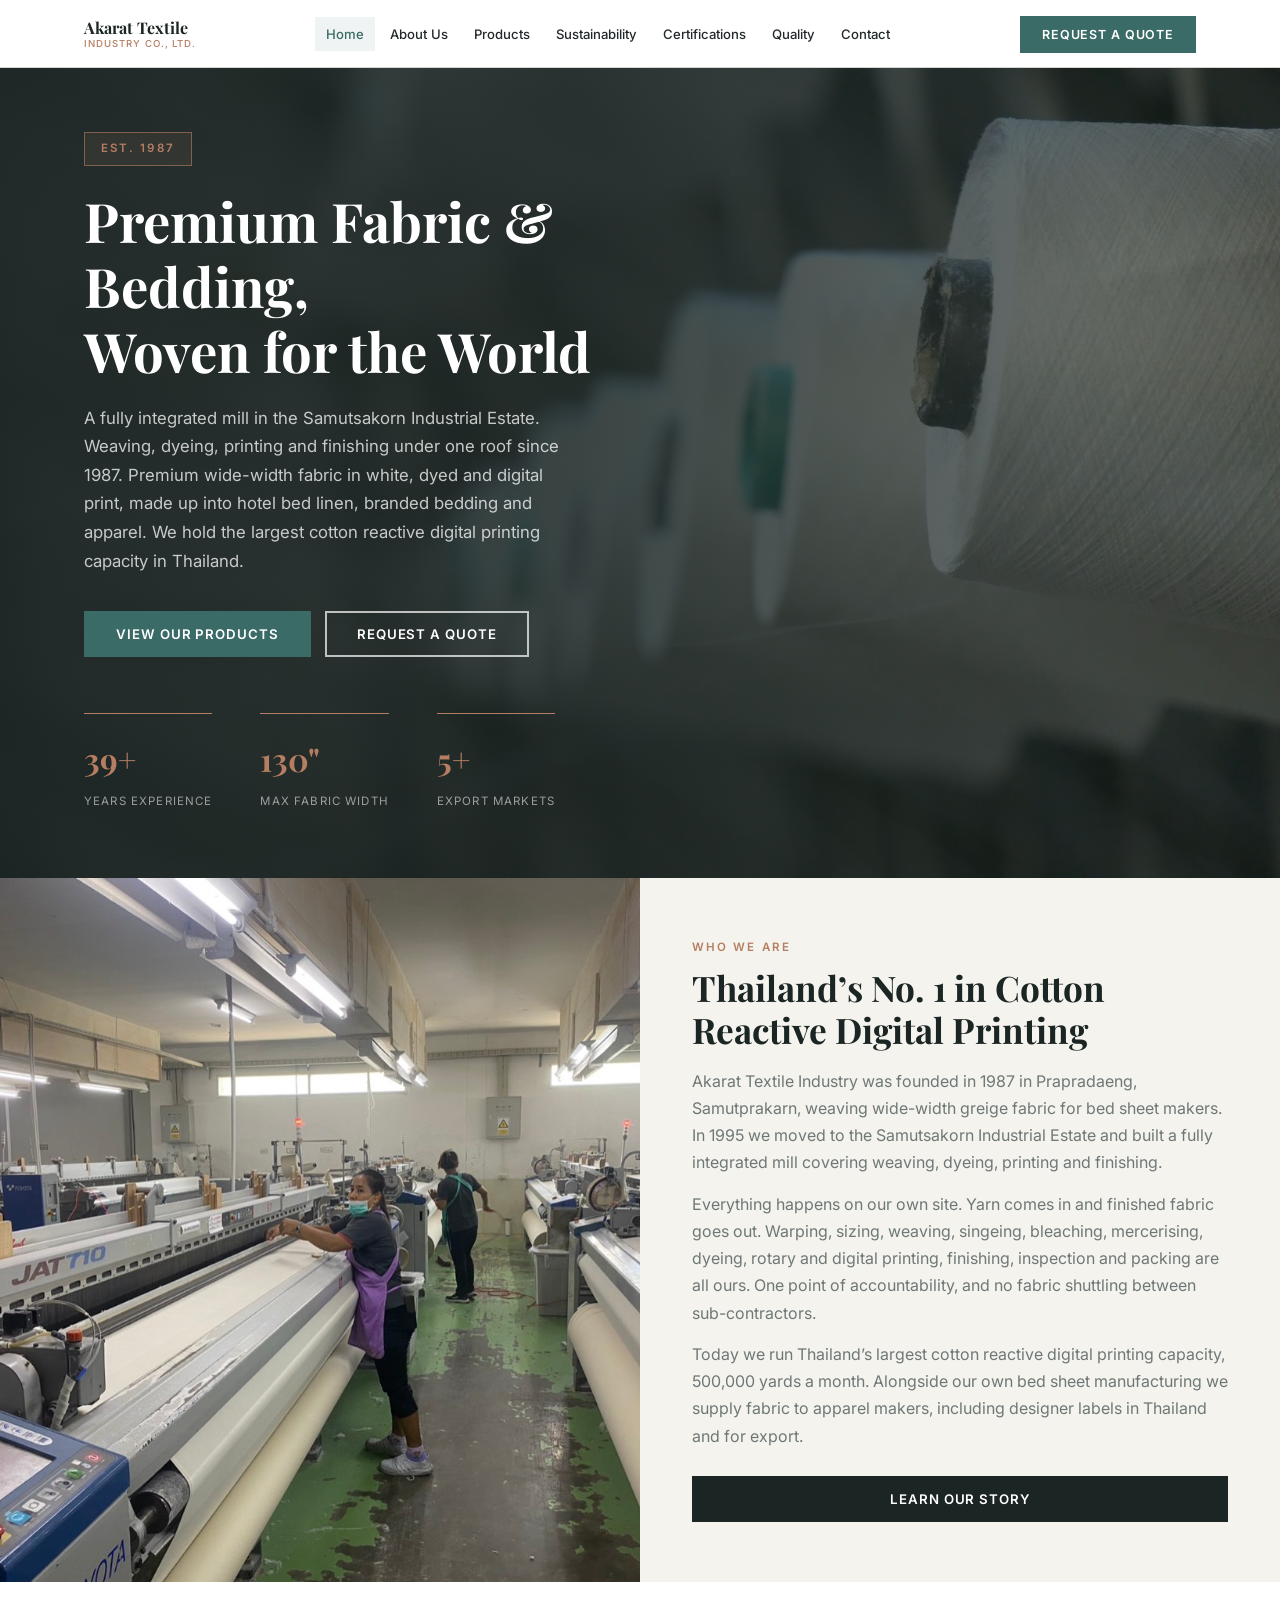
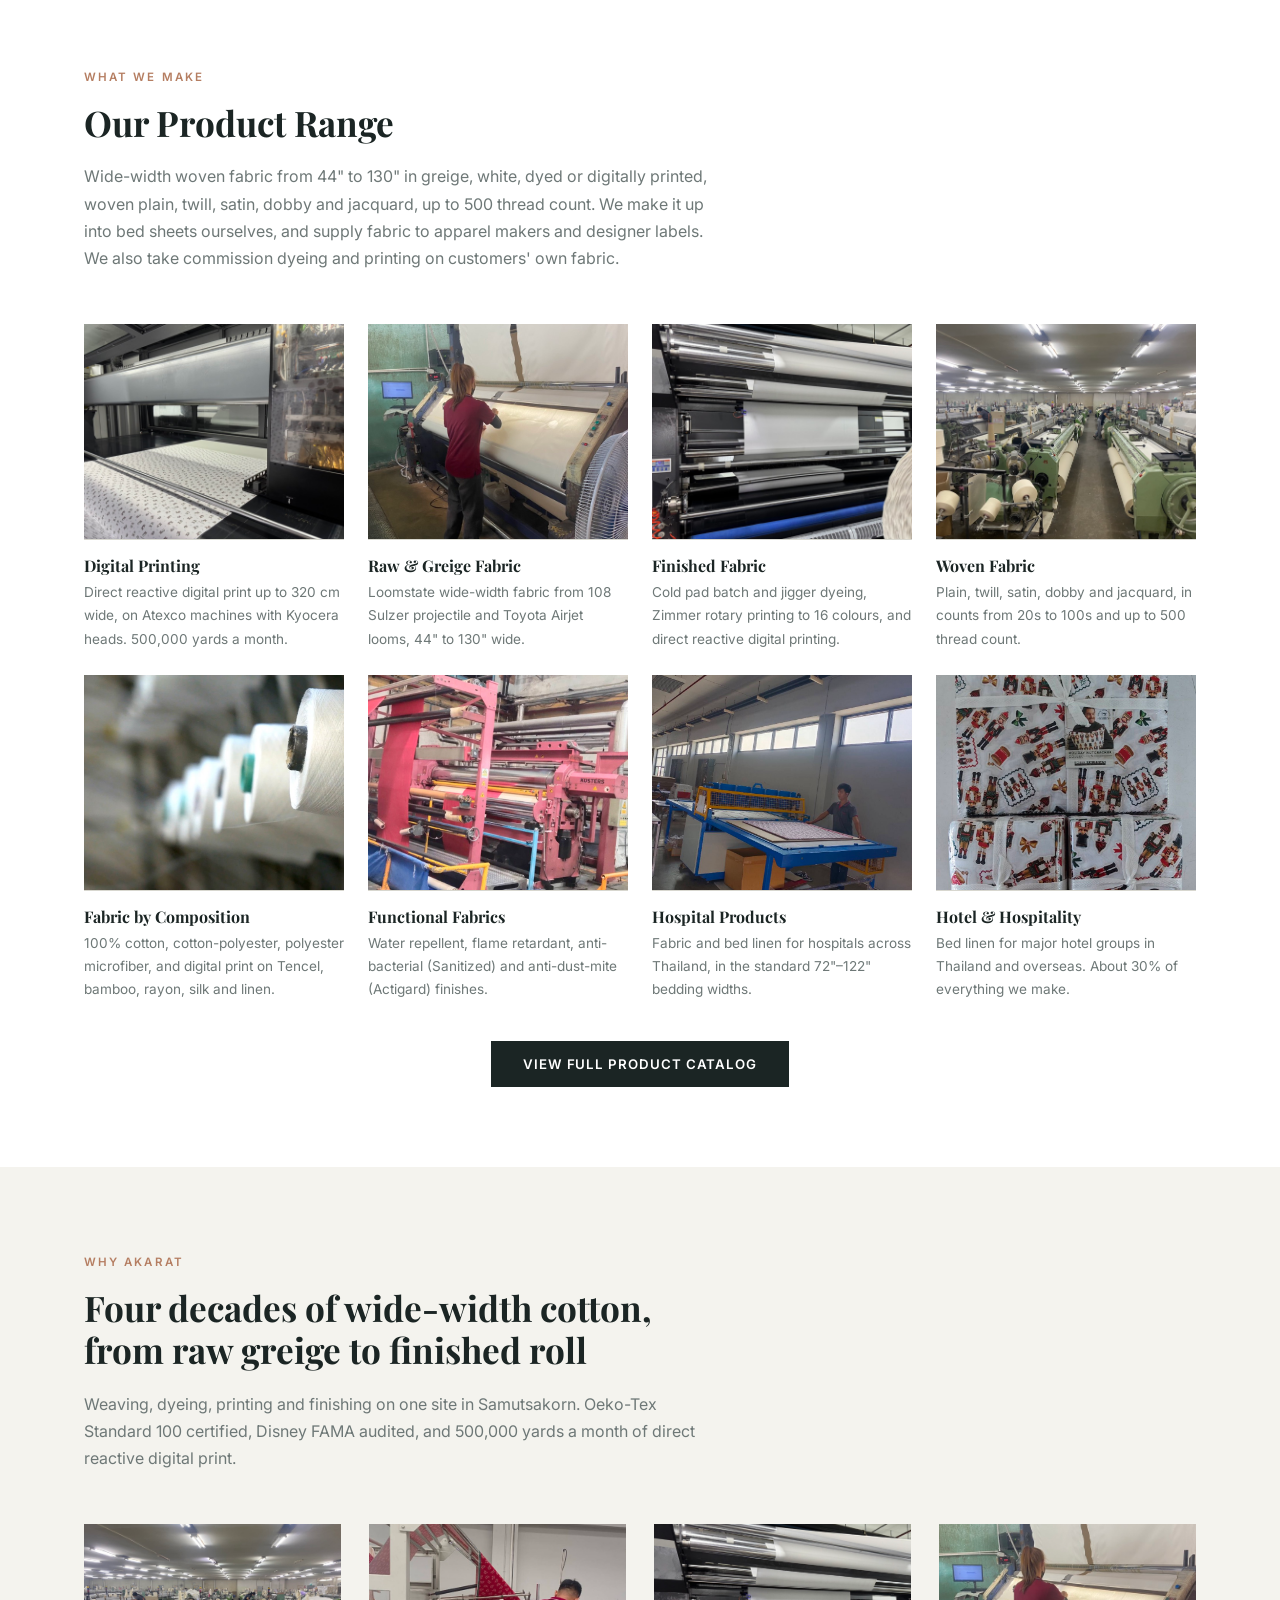
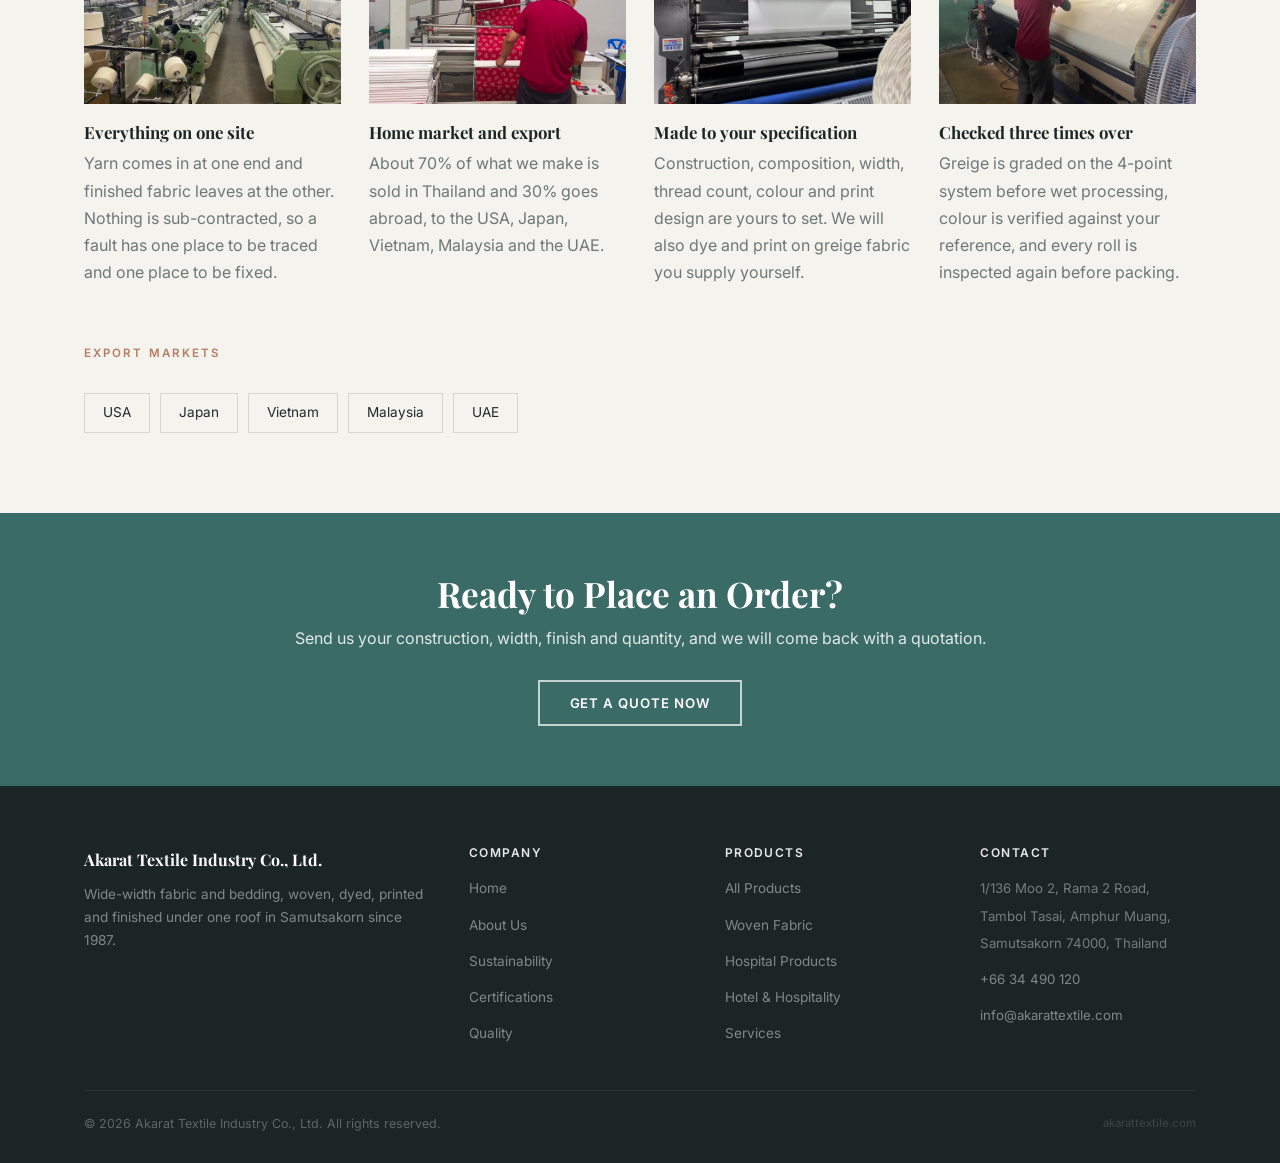
==== commit 50b56d4c: "Make the homepage product overview a clickable index, with digital printing first" ====
--- a/index.html
+++ b/index.html
@@ -21,7 +21,7 @@
 <link rel="preconnect" href="https://fonts.googleapis.com">
 <link rel="preconnect" href="https://fonts.gstatic.com" crossorigin>
 <link href="https://fonts.googleapis.com/css2?family=Playfair+Display:ital,wght@0,400;0,600;0,700;1,400&family=Inter:wght@300;400;500;600&display=swap" rel="stylesheet">
-<link rel="stylesheet" href="assets/styles.css?v=20261118d">
+<link rel="stylesheet" href="assets/styles.css?v=20261118f">
 </head>
 <body>
 
@@ -137,49 +137,64 @@
         <h2 data-en="Our Product Range" data-th="ผลิตภัณฑ์ของเรา">Our Product Range</h2>
         <p>Wide-width woven fabric from 44&quot; to 130&quot; in greige, white, dyed or digitally printed, woven plain, twill, satin, dobby and jacquard, up to 500 thread count. We make it up into bed sheets ourselves, and supply fabric to apparel makers and designer labels. We also take commission dyeing and printing on customers' own fabric.</p>
       </div>
+      <!-- Each card is a real link into its own section of the products page. -->
       <div class="grid-auto">
-        <div class="prod-card">
-          <div class="ph-img prod-card-img" style="background-image:url('images/site/greige-inspection-4point-1.jpg');background-size:cover;background-position:center;"></div>
+        <a class="prod-card" href="products.html#digital">
+          <div class="ph-img prod-card-img" style="background-image:url('images/site/digital-printing-2.jpg');background-size:cover;background-position:center;"></div>
+          <div class="prod-card-body">
+            <h3>Digital Printing</h3>
+            <p>Direct reactive digital print up to 320 cm wide, on Atexco machines with Kyocera heads. 500,000 yards a month.</p>
+          </div>
+        </a>
+        <a class="prod-card" href="products.html#raw">
+          <div class="ph-img prod-card-img" style="background-image:url('images/site/greige-inspection-4point-2.jpg');background-size:cover;background-position:center;"></div>
           <div class="prod-card-body">
             <h3>Raw &amp; Greige Fabric</h3>
             <p>Loomstate wide-width fabric from 108 Sulzer projectile and Toyota Airjet looms, 44&quot; to 130&quot; wide.</p>
           </div>
-        </div>
-        <div class="prod-card">
+        </a>
+        <a class="prod-card" href="products.html#finished">
           <div class="ph-img prod-card-img" style="background-image:url('images/site/digital-printing-1.jpg');background-size:cover;background-position:center;"></div>
           <div class="prod-card-body">
             <h3>Finished Fabric</h3>
             <p>Cold pad batch and jigger dyeing, Zimmer rotary printing to 16 colours, and direct reactive digital printing.</p>
           </div>
-        </div>
-        <div class="prod-card">
+        </a>
+        <a class="prod-card" href="products.html#woven">
           <div class="ph-img prod-card-img" style="background-image:url('images/site/weaving-hall-2.jpg');background-size:cover;background-position:center;"></div>
           <div class="prod-card-body">
             <h3>Woven Fabric</h3>
             <p>Plain, twill, satin, dobby and jacquard, in counts from 20s to 100s and up to 500 thread count.</p>
           </div>
-        </div>
-        <div class="prod-card">
+        </a>
+        <a class="prod-card" href="products.html#composition">
+          <div class="ph-img prod-card-img" style="background-image:url('images/site/yarn-cones-closeup.jpg');background-size:cover;background-position:center;"></div>
+          <div class="prod-card-body">
+            <h3>Fabric by Composition</h3>
+            <p>100% cotton, cotton-polyester, polyester microfiber, and digital print on Tencel, bamboo, rayon, silk and linen.</p>
+          </div>
+        </a>
+        <a class="prod-card" href="products.html#functional">
+          <div class="ph-img prod-card-img" style="background-image:url('images/site/calendering-kusters.jpg');background-size:cover;background-position:center;"></div>
+          <div class="prod-card-body">
+            <h3>Functional Fabrics</h3>
+            <p>Water repellent, flame retardant, anti-bacterial (Sanitized) and anti-dust-mite (Actigard) finishes.</p>
+          </div>
+        </a>
+        <a class="prod-card" href="products.html#hospital">
           <div class="ph-img prod-card-img" style="background-image:url('images/site/finished-fabric-2.jpg');background-size:cover;background-position:center;"></div>
           <div class="prod-card-body">
             <h3>Hospital Products</h3>
             <p>Fabric and bed linen for hospitals across Thailand, in the standard 72&quot;–122&quot; bedding widths.</p>
           </div>
-        </div>
-        <div class="prod-card">
+        </a>
+        <a class="prod-card" href="products.html#hotel">
           <div class="ph-img prod-card-img" style="background-image:url('images/site/finished-product-1.jpg');background-size:cover;background-position:center;"></div>
           <div class="prod-card-body">
             <h3>Hotel &amp; Hospitality</h3>
             <p>Bed linen for major hotel groups in Thailand and overseas. About 30% of everything we make.</p>
           </div>
-        </div>
-        <div class="prod-card">
-          <div class="ph-img prod-card-img" style="background-image:url('images/site/calendering-kusters.jpg');background-size:cover;background-position:center;"></div>
-          <div class="prod-card-body">
-            <h3>Functional Fabrics</h3>
-            <p>Water repellent, flame retardant, anti-bacterial (Sanitized) and anti-dust-mite (Actigard) finishes.</p>
-          </div>
-        </div>
+        </a>
       </div>
       <div style="text-align:center;margin-top:40px;">
         <button class="btn btn-dark" onclick="navigate('products')"
@@ -318,6 +333,6 @@
   </div>
 </footer>
 
-<script src="assets/site.js?v=20261118d"></script>
+<script src="assets/site.js?v=20261118f"></script>
 </body>
 </html>
--- a/assets/styles.css
+++ b/assets/styles.css
@@ -68,7 +68,7 @@
 .grid-2 { display: grid; grid-template-columns: 1fr 1fr; gap: 56px; align-items: center; }
 .grid-3 { display: grid; grid-template-columns: repeat(3,1fr); gap: 28px; }
 .grid-4 { display: grid; grid-template-columns: repeat(4,1fr); gap: 28px; }
-.grid-auto { display: grid; grid-template-columns: repeat(auto-fill, minmax(280px,1fr)); gap: 24px; }
+.grid-auto { display: grid; grid-template-columns: repeat(auto-fill, minmax(250px,1fr)); gap: 24px; }
 
 /* ================================================================
    BUTTONS
@@ -250,10 +250,13 @@
    PRODUCT CARDS (homepage preview)
    ================================================================ */
 .prod-card {
+  display: block; color: inherit;
   background: transparent; border: none; overflow: hidden;
   transition: transform var(--tr);
 }
 .prod-card:hover { transform: translateY(-3px); }
+.prod-card:hover h3 { color: var(--accent); }
+.prod-card h3 { transition: color var(--tr); }
 .prod-card-img { height: 215px; width: 100%; }
 .prod-card-body { padding: 16px 0 0; border-top: 1px solid var(--border); }
 .prod-card-body h3 { font-size: 1rem; margin-bottom: 6px; }
@@ -313,7 +316,8 @@
   background: var(--primary); color: var(--white); border-color: var(--primary);
 }
 
-.prod-section { padding: 52px 0; border-bottom: 1px solid var(--border); }
+/* scroll-margin keeps the sticky header off a section arrived at by #anchor. */
+.prod-section { padding: 52px 0; border-bottom: 1px solid var(--border); scroll-margin-top: 96px; }
 .prod-section:last-child { border-bottom: none; }
 .prod-detail { display: grid; grid-template-columns: 1fr 1.14fr; gap: 56px; align-items: start; }
 .prod-detail.reverse .prod-detail-img { order: 2; }
